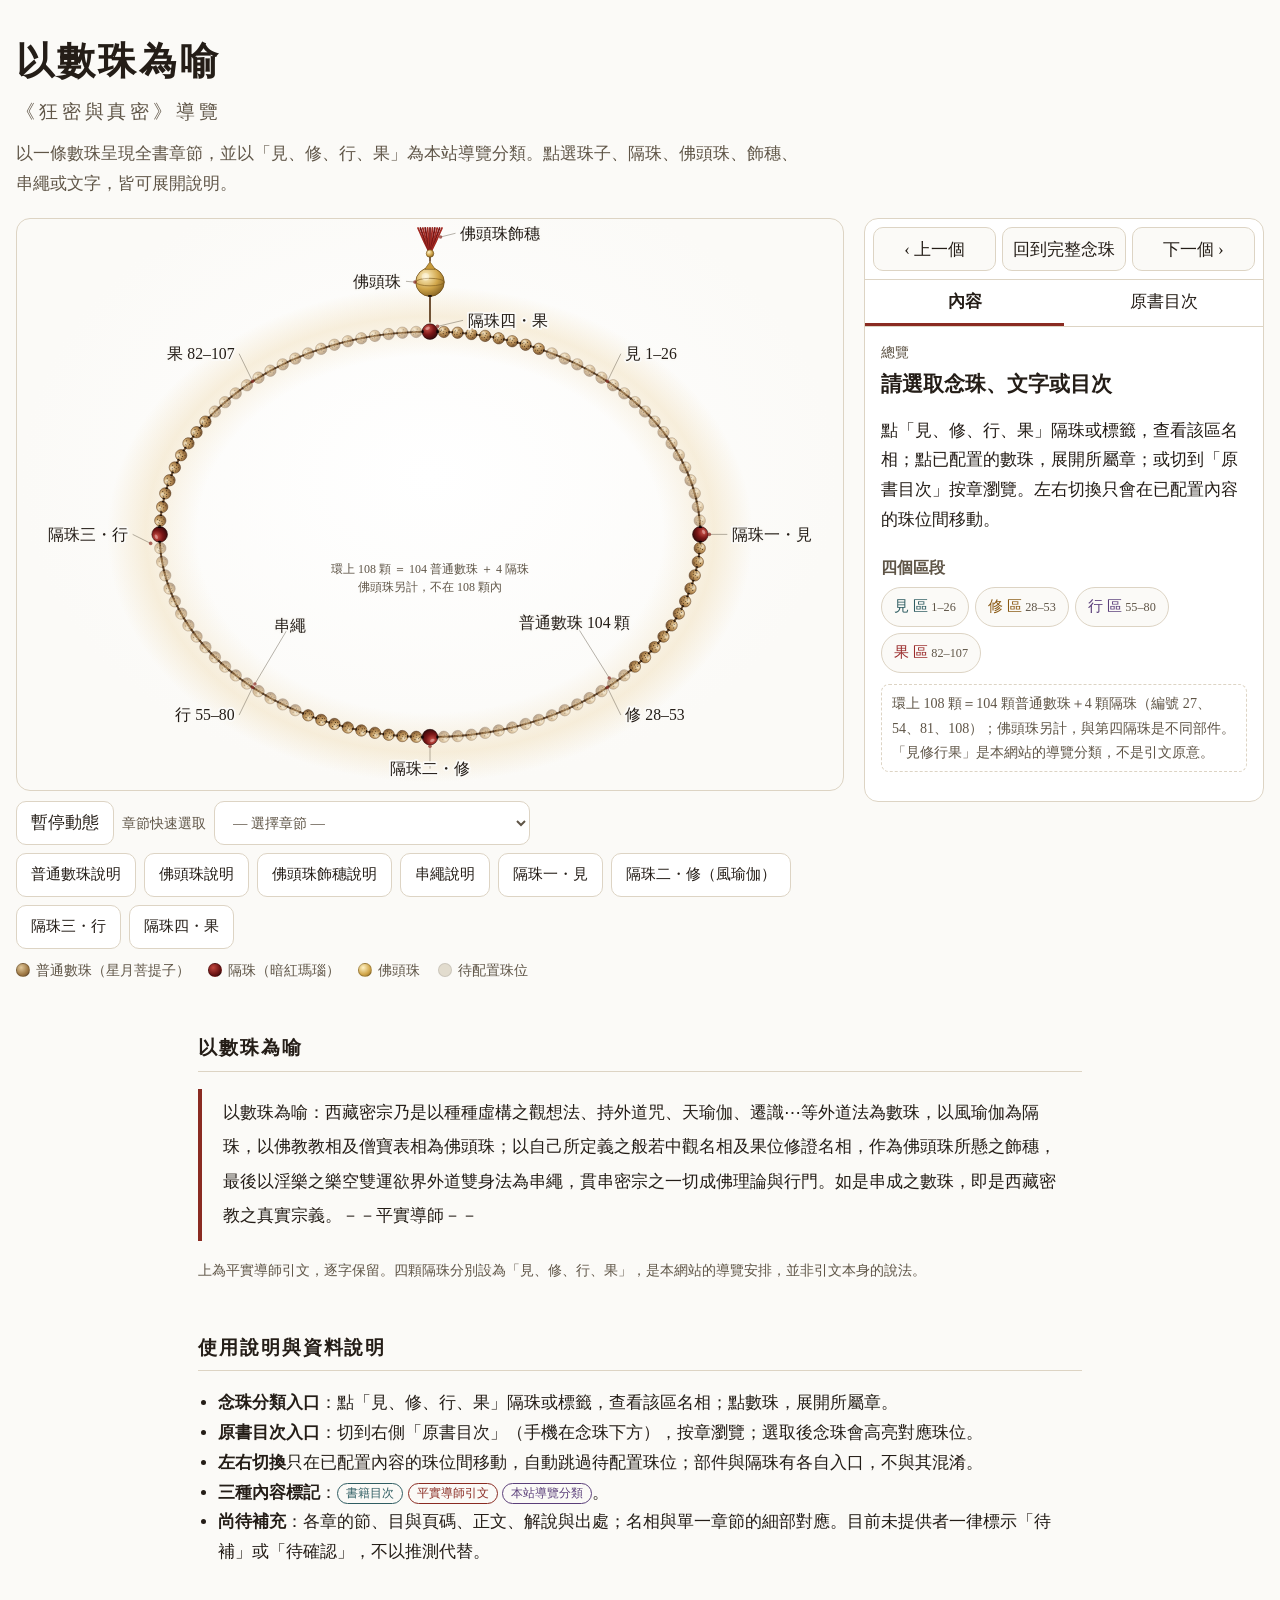
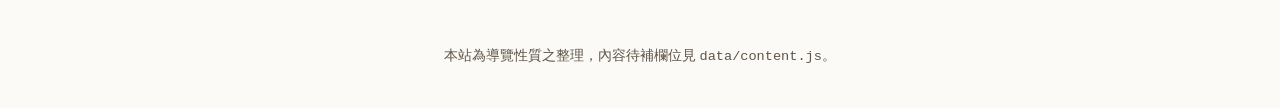
==== kuangmi/index.html @ 02a61f02 "新增《狂密與真密》數珠導覽靜態網站（kuangmi/） Co-Authored-By: Claude Sonnet 5.5 <noreply@anthropic.com> Claude-Session" ====
<!doctype html>
<html lang="zh-Hant">
<head>
<meta charset="utf-8">
<meta name="viewport" content="width=device-width, initial-scale=1">
<title>以數珠為喻 — 狂密與真密導覽</title>
<meta name="description" content="以一條懸浮展開的數珠，導覽《狂密與真密》一至四輯的章節結構，以及「見、修、行、果」四類內容。">
<link rel="stylesheet" href="style.css">
</head>
<body>
<header class="top">
  <h1>以數珠為喻<span>《狂密與真密》導覽</span></h1>
  <p class="lede">以一條數珠呈現全書章節，並以「見、修、行、果」為本站導覽分類。點選珠子、隔珠、佛頭珠、飾穗、串繩或文字，皆可展開說明。</p>
</header>

<main>
  <section class="hero" aria-label="念珠互動區">
    <div class="stage-col">
      <div class="stage" id="stage">
        <svg id="mala" viewBox="0 0 1100 760" role="group" aria-label="念珠：環上 108 顆，另有佛頭珠一顆"></svg>
      </div>
      <div class="controls" role="toolbar" aria-label="念珠操作">
        <button id="motion" type="button" aria-pressed="false">暫停動態</button>
        <label class="chsel">章節快速選取
          <select id="chsel"></select>
        </label>
      </div>
      <div class="partbar" id="partbar" aria-label="部件說明入口"></div>
      <p class="legend">
        <span><i class="sw bodhi"></i>普通數珠（星月菩提子）</span>
        <span><i class="sw spacer"></i>隔珠（暗紅瑪瑙）</span>
        <span><i class="sw head"></i>佛頭珠</span>
        <span><i class="sw dim"></i>待配置珠位</span>
      </p>
    </div>

    <aside class="panel" id="panel">
      <div class="navbar">
        <button id="prev" type="button" aria-label="上一個已配置珠位">‹ 上一個</button>
        <button id="home" type="button">回到完整念珠</button>
        <button id="next" type="button" aria-label="下一個已配置珠位">下一個 ›</button>
      </div>
      <div class="tabs" role="tablist">
        <button role="tab" id="tab-content" aria-selected="true" aria-controls="pane-content">內容</button>
        <button role="tab" id="tab-toc" aria-selected="false" aria-controls="pane-toc">原書目次</button>
      </div>
      <div id="pane-content" class="pane" role="tabpanel" aria-live="polite"></div>
      <div id="pane-toc" class="pane" role="tabpanel" hidden></div>
    </aside>
  </section>

  <section class="quote-sec" aria-labelledby="qh">
    <h2 id="qh">以數珠為喻</h2>
    <blockquote id="quote"></blockquote>
    <p class="srcnote">上為平實導師引文，逐字保留。四顆隔珠分別設為「見、修、行、果」，是本網站的導覽安排，並非引文本身的說法。</p>
  </section>

  <section class="about" aria-labelledby="ah">
    <h2 id="ah">使用說明與資料說明</h2>
    <ul>
      <li><b>念珠分類入口</b>：點「見、修、行、果」隔珠或標籤，查看該區名相；點數珠，展開所屬章。</li>
      <li><b>原書目次入口</b>：切到右側「原書目次」（手機在念珠下方），按章瀏覽；選取後念珠會高亮對應珠位。</li>
      <li><b>左右切換</b>只在已配置內容的珠位間移動，自動跳過待配置珠位；部件與隔珠有各自入口，不與其混淆。</li>
      <li><b>三種內容標記</b>：<span class="tag book">書籍目次</span> <span class="tag quote">平實導師引文</span> <span class="tag nav">本站導覽分類</span>。</li>
      <li><b>尚待補充</b>：各章的節、目與頁碼、正文、解說與出處；名相與單一章節的細部對應。目前未提供者一律標示「待補」或「待確認」，不以推測代替。</li>
    </ul>
  </section>
</main>
<footer>本站為導覽性質之整理，內容待補欄位見 <code>data/content.js</code>。</footer>

<script src="data/content.js"></script>
<script src="app.js"></script>
</body>
</html>
---- kuangmi/style.css ----
:root{
  --bg:#fbfaf7;--fg:#241d17;--mut:#5f5547;--line:#ddd4c4;--card:#fff;--acc:#8a2b22;--acc2:#2f5d62;
  --jian:#2f5d62;--xiu:#8a5a14;--xing:#5b3f7a;--guo:#9a2b2b;
}
@media (prefers-color-scheme:dark){
  :root{--bg:#171410;--fg:#efe8da;--mut:#b8ad9a;--line:#3a3329;--card:#201c16;--acc:#e0877b;--acc2:#7fc0c6;
    --jian:#7fc0c6;--xiu:#e2b25a;--xing:#c3a2e6;--guo:#ee8a8a}
}
*{box-sizing:border-box}
html{scroll-behavior:smooth}
body{margin:0;background:var(--bg);color:var(--fg);font:17px/1.75 "Noto Serif TC","Songti TC","PMingLiU",serif}
button,select{font:inherit;color:inherit}
.top{max-width:1280px;margin:0 auto;padding:28px 16px 8px}
.top h1{margin:0;font-size:clamp(1.6rem,4vw,2.4rem);letter-spacing:.08em;font-weight:600}
.top h1 span{display:block;font-size:.5em;letter-spacing:.2em;color:var(--mut);font-weight:400}
.lede{margin:.6em 0 0;color:var(--mut);max-width:46em}
main{max-width:1280px;margin:0 auto;padding:0 16px 40px}
.hero{display:grid;grid-template-columns:minmax(0,1fr) 400px;gap:20px;align-items:start;margin-top:12px}
.stage{background:radial-gradient(ellipse at 50% 45%,#fff 0,var(--bg) 70%);border:1px solid var(--line);border-radius:14px;overflow:hidden}
@media (prefers-color-scheme:dark){.stage{background:radial-gradient(ellipse at 50% 45%,#262018 0,var(--bg) 70%)}}
#mala{display:block;width:100%;height:auto;touch-action:manipulation}
.controls{display:flex;flex-wrap:wrap;gap:8px;margin-top:10px;align-items:center}
.controls button,.controls select,.partbar button{min-height:44px;padding:6px 14px;border:1px solid var(--line);background:var(--card);border-radius:10px;cursor:pointer}
.controls button:hover,.partbar button:hover{border-color:var(--acc)}
.chsel{display:flex;gap:8px;align-items:center;font-size:.9rem;color:var(--mut)}
.chsel select{max-width:min(60vw,320px)}
.partbar{display:flex;flex-wrap:wrap;gap:8px;margin-top:8px}
.partbar button{font-size:.92rem}
.legend{display:flex;flex-wrap:wrap;gap:6px 18px;margin:10px 0 0;font-size:.85rem;color:var(--mut)}
.legend .sw{display:inline-block;width:14px;height:14px;border-radius:50%;vertical-align:-2px;margin-right:6px;border:1px solid #0003}
.sw.bodhi{background:radial-gradient(circle at 35% 30%,#e0c79a,#a07a45 60%,#6b4a2b)}
.sw.spacer{background:radial-gradient(circle at 35% 30%,#c0453d,#6d1414 60%,#2a0707)}
.sw.head{background:radial-gradient(circle at 35% 30%,#fff1c2,#d1a64a 60%,#8a6420)}
.sw.dim{background:#cfc4ad;opacity:.55}

.panel{border:1px solid var(--line);background:var(--card);border-radius:14px;position:sticky;top:12px;max-height:calc(100vh - 24px);display:flex;flex-direction:column;overflow:hidden}
.navbar{display:flex;gap:6px;padding:8px;border-bottom:1px solid var(--line)}
.navbar button{flex:1;min-height:44px;border:1px solid var(--line);background:var(--bg);border-radius:10px;cursor:pointer}
.navbar button:hover{border-color:var(--acc)}
.tabs{display:flex;border-bottom:1px solid var(--line)}
.tabs button{flex:1;min-height:46px;border:0;background:none;cursor:pointer;border-bottom:3px solid transparent}
.tabs button[aria-selected=true]{border-bottom-color:var(--acc);font-weight:600}
.pane{padding:14px 16px 18px;overflow:auto}
.pane[hidden]{display:none}
.pane h2{margin:.2em 0 .3em;font-size:1.3rem;line-height:1.4}
.pane h3{margin:1.2em 0 .3em;font-size:1rem;color:var(--mut);font-weight:600}
.crumb{font-size:.85rem;color:var(--mut);margin:0}
.pos{font-size:.9rem;margin:.4em 0;padding:6px 10px;background:var(--bg);border-radius:8px;border:1px solid var(--line)}
.tag{display:inline-block;font-size:.72rem;padding:0 8px;border-radius:99px;border:1px solid currentColor;line-height:1.7;vertical-align:1px;white-space:nowrap}
.tag.book{color:#2f5d62}.tag.quote{color:#8a2b22}.tag.nav{color:#5b3f7a}
@media (prefers-color-scheme:dark){.tag.book{color:#7fc0c6}.tag.quote{color:#ee8a8a}.tag.nav{color:#c3a2e6}}
.pend{color:var(--mut);font-style:italic}
.box{border-left:3px solid var(--line);padding:2px 12px;margin:.4em 0;background:var(--bg)}
.notice{font-size:.88rem;color:var(--mut);border:1px dashed var(--line);border-radius:8px;padding:6px 10px;margin:.8em 0}
.chips{display:flex;flex-wrap:wrap;gap:6px;margin:.3em 0}
.chip{min-height:40px;padding:4px 12px;border:1px solid var(--line);border-radius:99px;background:var(--bg);cursor:pointer;text-align:left;font-size:.92rem}
.chip:hover{border-color:var(--acc)}
.chip small{color:var(--mut)}
.zone-jian{color:var(--jian)}.zone-xiu{color:var(--xiu)}.zone-xing{color:var(--xing)}.zone-guo{color:var(--guo)}
.toc,.toc ul{list-style:none;margin:0;padding:0}
.toc>li{border-bottom:1px solid var(--line)}
.toc button.row{display:flex;width:100%;gap:8px;align-items:baseline;text-align:left;min-height:44px;padding:8px 4px;border:0;background:none;cursor:pointer}
.toc button.row:hover,.toc button.row.on{background:var(--bg)}
.toc button.row.on{font-weight:600;box-shadow:inset 3px 0 var(--acc)}
.toc .n{flex:none;min-width:2.4em;color:var(--mut)}
.toc .dots{margin-left:auto;display:flex;gap:3px;flex:none}
.toc .dots b{width:18px;height:18px;border-radius:50%;font-size:.7rem;line-height:18px;text-align:center;color:#fff;font-weight:400}
.toc .sub{padding-left:2.6em;font-size:.92rem;color:var(--mut)}
.toc h4{margin:1em 0 .2em;font-size:.85rem;color:var(--mut)}
.quote-sec,.about{max-width:52em;margin:48px auto 0}
.quote-sec h2,.about h2{font-size:1.2rem;letter-spacing:.1em;border-bottom:1px solid var(--line);padding-bottom:6px}
blockquote{margin:1em 0;padding:.4em 1.2em;border-left:4px solid var(--acc);font-size:1.08rem;line-height:2;user-select:text}
.srcnote{font-size:.88rem;color:var(--mut)}
.about ul{padding-left:1.2em}
footer{text-align:center;color:var(--mut);font-size:.85rem;padding:20px 16px 40px}

/* SVG */
#mala text{font-family:inherit;fill:var(--fg)}
.lab{cursor:pointer}
.lab text{font-size:21px;paint-order:stroke;stroke:var(--bg);stroke-width:5px;stroke-linejoin:round}
.lab:hover text,.lab:focus text{fill:var(--acc);text-decoration:underline}
.lab:focus,.bead:focus,.part:focus{outline:none}
.lab:focus-visible text{outline:2px solid var(--acc)}
.leader{stroke:var(--mut);stroke-width:1;fill:none;opacity:.6;pointer-events:none}
.bead{cursor:pointer;transition:opacity .2s}
.bead.empty{cursor:default;opacity:.5}
.bead .ring,.part .ring{fill:none;stroke:transparent;stroke-width:3}
.bead:focus-visible .ring,.part:focus-visible .ring{stroke:var(--acc)}
.bead.sel .ring,.part.sel .ring{stroke:var(--acc);stroke-width:3.5}
.bead.hl .ring{stroke:#d6a21e;stroke-width:3}
.dimmed .bead:not(.zon):not(.sel){opacity:.28}
.dimmed .part{opacity:.9}
.part{cursor:pointer}
.hit{fill:none;stroke:transparent;stroke-width:14;cursor:pointer;pointer-events:stroke}
#halo{animation:breathe 9s ease-in-out infinite;transform-origin:550px 420px;pointer-events:none}
@keyframes breathe{0%,100%{opacity:.55;transform:scale(1)}50%{opacity:1;transform:scale(1.03)}}
#mala.still #halo{animation:none}
@media (prefers-reduced-motion:reduce){#halo{animation:none}}
.callout text{font-size:22px;font-weight:600}

@media (max-width:900px){
  .hero{grid-template-columns:1fr}
  .stage-col{display:contents}
  .stage{position:sticky;top:0;z-index:5;max-height:46vh}
  #mala{max-height:46vh}
  .panel{position:static;max-height:none}
  .pane{overflow:visible}
  body{font-size:16px}
}

.zoomed .lab{opacity:.3}
.zoomed .lab:hover{opacity:1}
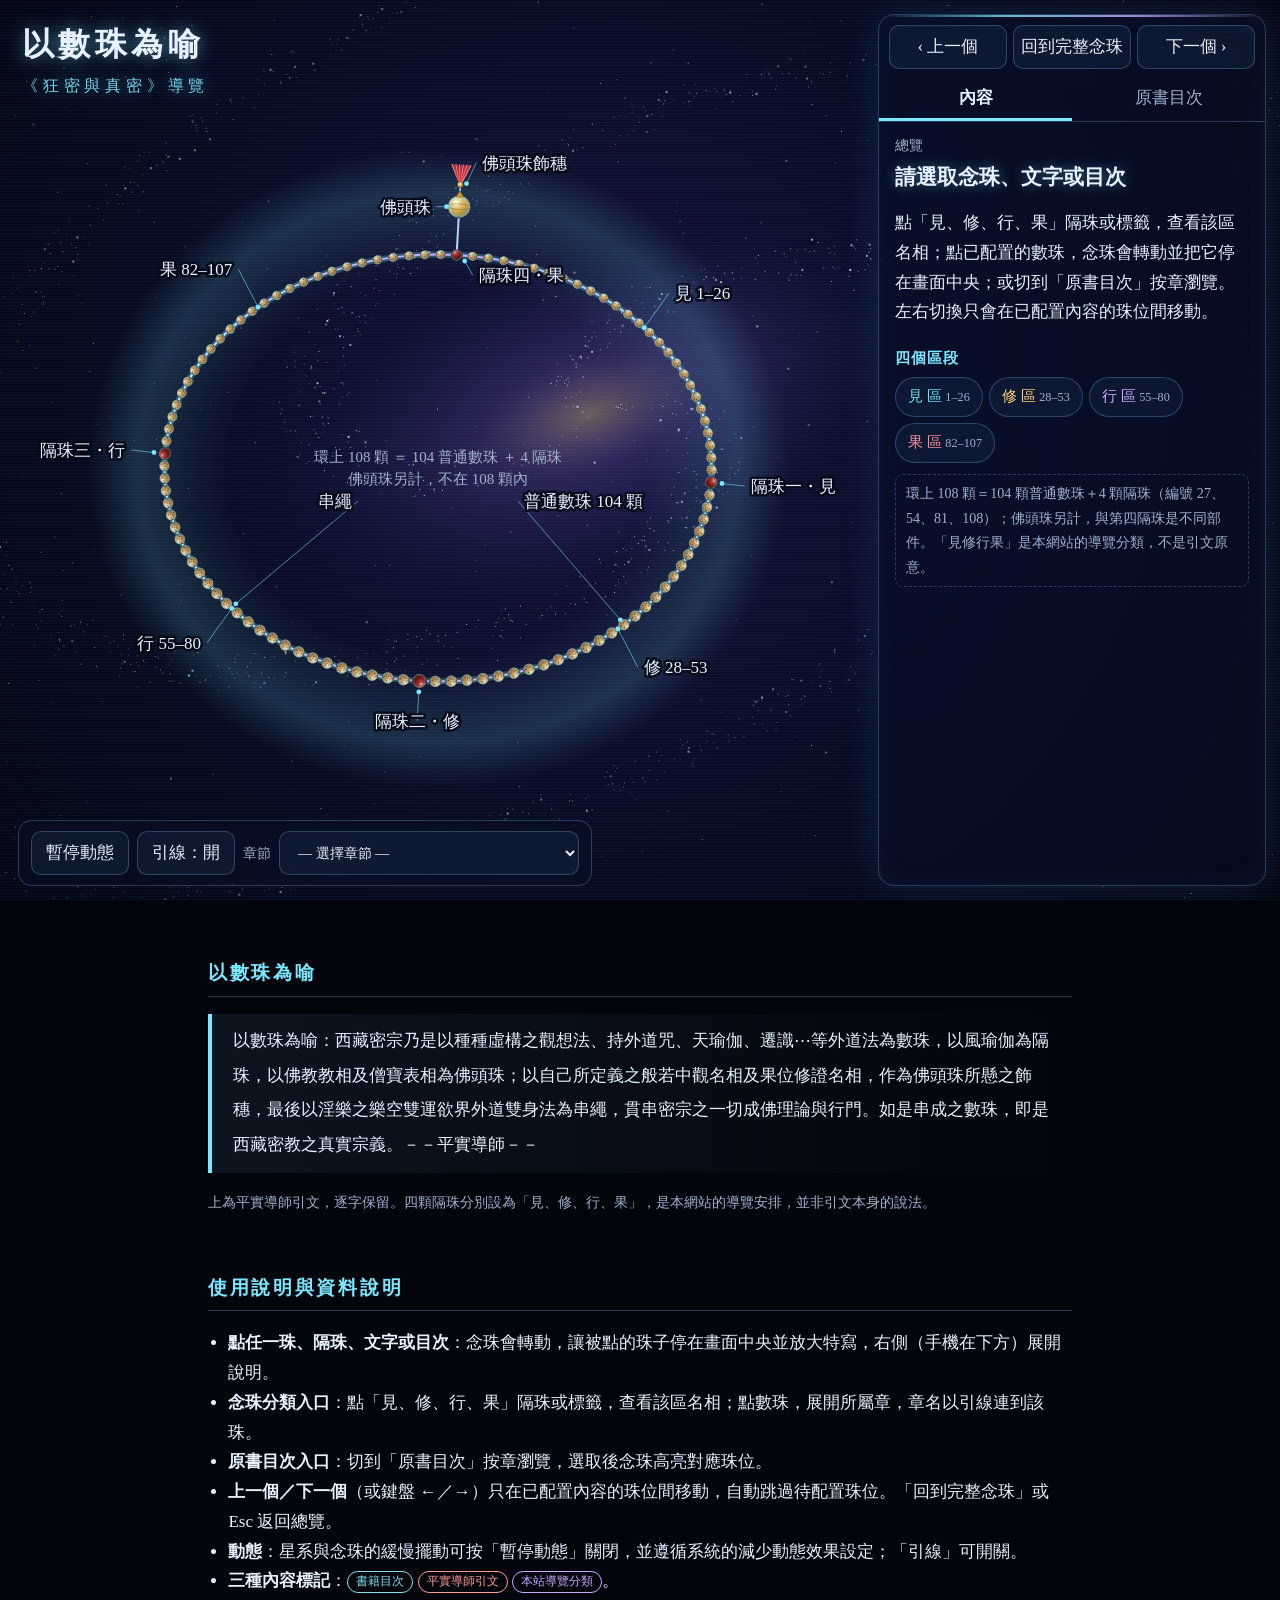
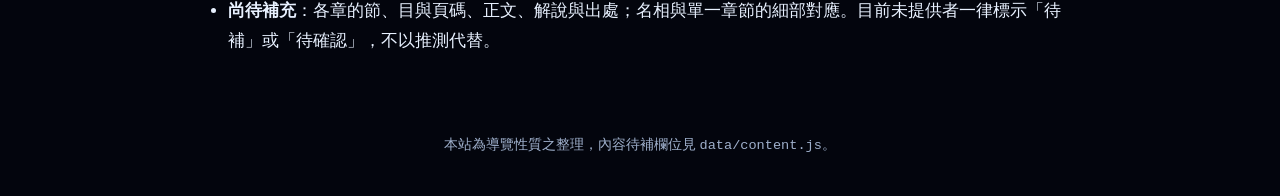
==== commit 9c5c16e8: "kuangmi: 全息星海風格改版（旋轉星系背景、傾斜念珠環、點珠轉到畫面中央並放大、章名引線） Co-Authored-By: Claude Sonnet 5.5 <noreply@anthropi" ====
--- a/kuangmi/index.html
+++ b/kuangmi/index.html
@@ -4,51 +4,54 @@
 <meta charset="utf-8">
 <meta name="viewport" content="width=device-width, initial-scale=1">
 <title>以數珠為喻 — 狂密與真密導覽</title>
-<meta name="description" content="以一條懸浮展開的數珠，導覽《狂密與真密》一至四輯的章節結構，以及「見、修、行、果」四類內容。">
+<meta name="description" content="以一條懸浮於星海中的全息數珠，導覽《狂密與真密》一至四輯的章節結構，以及「見、修、行、果」四類內容。">
 <link rel="stylesheet" href="style.css">
 </head>
 <body>
-<header class="top">
-  <h1>以數珠為喻<span>《狂密與真密》導覽</span></h1>
-  <p class="lede">以一條數珠呈現全書章節，並以「見、修、行、果」為本站導覽分類。點選珠子、隔珠、佛頭珠、飾穗、串繩或文字，皆可展開說明。</p>
-</header>
+<section class="hero" aria-label="念珠互動區">
+  <header class="top">
+    <h1>以數珠為喻<span>《狂密與真密》導覽</span></h1>
+  </header>
+
+  <div class="stage" id="stage">
+    <canvas id="galaxy" aria-hidden="true"></canvas>
+    <svg id="mala" role="group" aria-label="念珠：環上 108 顆，另有佛頭珠一顆"></svg>
+    <div class="scan" aria-hidden="true"></div>
+  </div>
+
+  <div class="dock">
+    <div class="controls" role="toolbar" aria-label="念珠操作">
+      <button id="motion" type="button" aria-pressed="false">暫停動態</button>
+      <button id="lines" type="button" aria-pressed="true">引線：開</button>
+      <label class="chsel">章節
+        <select id="chsel"></select>
+      </label>
+    </div>
+    <div class="partbar" id="partbar" aria-label="部件說明入口"></div>
+    <p class="legend">
+      <span><i class="sw bodhi"></i>普通數珠（星月菩提子）</span>
+      <span><i class="sw spacer"></i>隔珠（暗紅瑪瑙）</span>
+      <span><i class="sw head"></i>佛頭珠</span>
+      <span><i class="sw dim"></i>待配置珠位</span>
+    </p>
+  </div>
+
+  <aside class="panel" id="panel">
+    <div class="navbar">
+      <button id="prev" type="button" aria-label="上一個已配置珠位">‹ 上一個</button>
+      <button id="home" type="button">回到完整念珠</button>
+      <button id="next" type="button" aria-label="下一個已配置珠位">下一個 ›</button>
+    </div>
+    <div class="tabs" role="tablist">
+      <button role="tab" id="tab-content" aria-selected="true" aria-controls="pane-content">內容</button>
+      <button role="tab" id="tab-toc" aria-selected="false" aria-controls="pane-toc">原書目次</button>
+    </div>
+    <div id="pane-content" class="pane" role="tabpanel" aria-live="polite"></div>
+    <div id="pane-toc" class="pane" role="tabpanel" hidden></div>
+  </aside>
+</section>
 
 <main>
-  <section class="hero" aria-label="念珠互動區">
-    <div class="stage-col">
-      <div class="stage" id="stage">
-        <svg id="mala" viewBox="0 0 1100 760" role="group" aria-label="念珠：環上 108 顆，另有佛頭珠一顆"></svg>
-      </div>
-      <div class="controls" role="toolbar" aria-label="念珠操作">
-        <button id="motion" type="button" aria-pressed="false">暫停動態</button>
-        <label class="chsel">章節快速選取
-          <select id="chsel"></select>
-        </label>
-      </div>
-      <div class="partbar" id="partbar" aria-label="部件說明入口"></div>
-      <p class="legend">
-        <span><i class="sw bodhi"></i>普通數珠（星月菩提子）</span>
-        <span><i class="sw spacer"></i>隔珠（暗紅瑪瑙）</span>
-        <span><i class="sw head"></i>佛頭珠</span>
-        <span><i class="sw dim"></i>待配置珠位</span>
-      </p>
-    </div>
-
-    <aside class="panel" id="panel">
-      <div class="navbar">
-        <button id="prev" type="button" aria-label="上一個已配置珠位">‹ 上一個</button>
-        <button id="home" type="button">回到完整念珠</button>
-        <button id="next" type="button" aria-label="下一個已配置珠位">下一個 ›</button>
-      </div>
-      <div class="tabs" role="tablist">
-        <button role="tab" id="tab-content" aria-selected="true" aria-controls="pane-content">內容</button>
-        <button role="tab" id="tab-toc" aria-selected="false" aria-controls="pane-toc">原書目次</button>
-      </div>
-      <div id="pane-content" class="pane" role="tabpanel" aria-live="polite"></div>
-      <div id="pane-toc" class="pane" role="tabpanel" hidden></div>
-    </aside>
-  </section>
-
   <section class="quote-sec" aria-labelledby="qh">
     <h2 id="qh">以數珠為喻</h2>
     <blockquote id="quote"></blockquote>
@@ -58,9 +61,11 @@
   <section class="about" aria-labelledby="ah">
     <h2 id="ah">使用說明與資料說明</h2>
     <ul>
-      <li><b>念珠分類入口</b>：點「見、修、行、果」隔珠或標籤，查看該區名相；點數珠，展開所屬章。</li>
-      <li><b>原書目次入口</b>：切到右側「原書目次」（手機在念珠下方），按章瀏覽；選取後念珠會高亮對應珠位。</li>
-      <li><b>左右切換</b>只在已配置內容的珠位間移動，自動跳過待配置珠位；部件與隔珠有各自入口，不與其混淆。</li>
+      <li><b>點任一珠、隔珠、文字或目次</b>：念珠會轉動，讓被點的珠子停在畫面中央並放大特寫，右側（手機在下方）展開說明。</li>
+      <li><b>念珠分類入口</b>：點「見、修、行、果」隔珠或標籤，查看該區名相；點數珠，展開所屬章，章名以引線連到該珠。</li>
+      <li><b>原書目次入口</b>：切到「原書目次」按章瀏覽，選取後念珠高亮對應珠位。</li>
+      <li><b>上一個／下一個</b>（或鍵盤 ←／→）只在已配置內容的珠位間移動，自動跳過待配置珠位。「回到完整念珠」或 Esc 返回總覽。</li>
+      <li><b>動態</b>：星系與念珠的緩慢擺動可按「暫停動態」關閉，並遵循系統的減少動態效果設定；「引線」可開關。</li>
       <li><b>三種內容標記</b>：<span class="tag book">書籍目次</span> <span class="tag quote">平實導師引文</span> <span class="tag nav">本站導覽分類</span>。</li>
       <li><b>尚待補充</b>：各章的節、目與頁碼、正文、解說與出處；名相與單一章節的細部對應。目前未提供者一律標示「待補」或「待確認」，不以推測代替。</li>
     </ul>
--- a/kuangmi/style.css
+++ b/kuangmi/style.css
@@ -1,112 +1,131 @@
 :root{
-  --bg:#fbfaf7;--fg:#241d17;--mut:#5f5547;--line:#ddd4c4;--card:#fff;--acc:#8a2b22;--acc2:#2f5d62;
-  --jian:#2f5d62;--xiu:#8a5a14;--xing:#5b3f7a;--guo:#9a2b2b;
-}
-@media (prefers-color-scheme:dark){
-  :root{--bg:#171410;--fg:#efe8da;--mut:#b8ad9a;--line:#3a3329;--card:#201c16;--acc:#e0877b;--acc2:#7fc0c6;
-    --jian:#7fc0c6;--xiu:#e2b25a;--xing:#c3a2e6;--guo:#ee8a8a}
+  --bg:#03050d;--fg:#e8f1ff;--mut:#9fb0cc;--line:rgba(140,200,255,.26);--card:rgba(9,15,36,.66);
+  --acc:#7ae8ff;--acc2:#c4a6ff;--hot:#ffb36b;
+  --jian:#6fe3f0;--xiu:#ffd27a;--xing:#c9a8ff;--guo:#ff8f9d;
 }
 *{box-sizing:border-box}
-html{scroll-behavior:smooth}
-body{margin:0;background:var(--bg);color:var(--fg);font:17px/1.75 "Noto Serif TC","Songti TC","PMingLiU",serif}
+html{scroll-behavior:smooth;background:var(--bg)}
+body{margin:0;background:radial-gradient(ellipse at 50% 0,#0b1230 0,var(--bg) 60%) fixed;color:var(--fg);font:17px/1.75 "Noto Serif TC","Songti TC","PMingLiU",serif}
 button,select{font:inherit;color:inherit}
-.top{max-width:1280px;margin:0 auto;padding:28px 16px 8px}
-.top h1{margin:0;font-size:clamp(1.6rem,4vw,2.4rem);letter-spacing:.08em;font-weight:600}
-.top h1 span{display:block;font-size:.5em;letter-spacing:.2em;color:var(--mut);font-weight:400}
-.lede{margin:.6em 0 0;color:var(--mut);max-width:46em}
-main{max-width:1280px;margin:0 auto;padding:0 16px 40px}
-.hero{display:grid;grid-template-columns:minmax(0,1fr) 400px;gap:20px;align-items:start;margin-top:12px}
-.stage{background:radial-gradient(ellipse at 50% 45%,#fff 0,var(--bg) 70%);border:1px solid var(--line);border-radius:14px;overflow:hidden}
-@media (prefers-color-scheme:dark){.stage{background:radial-gradient(ellipse at 50% 45%,#262018 0,var(--bg) 70%)}}
-#mala{display:block;width:100%;height:auto;touch-action:manipulation}
-.controls{display:flex;flex-wrap:wrap;gap:8px;margin-top:10px;align-items:center}
-.controls button,.controls select,.partbar button{min-height:44px;padding:6px 14px;border:1px solid var(--line);background:var(--card);border-radius:10px;cursor:pointer}
-.controls button:hover,.partbar button:hover{border-color:var(--acc)}
-.chsel{display:flex;gap:8px;align-items:center;font-size:.9rem;color:var(--mut)}
-.chsel select{max-width:min(60vw,320px)}
-.partbar{display:flex;flex-wrap:wrap;gap:8px;margin-top:8px}
-.partbar button{font-size:.92rem}
-.legend{display:flex;flex-wrap:wrap;gap:6px 18px;margin:10px 0 0;font-size:.85rem;color:var(--mut)}
-.legend .sw{display:inline-block;width:14px;height:14px;border-radius:50%;vertical-align:-2px;margin-right:6px;border:1px solid #0003}
-.sw.bodhi{background:radial-gradient(circle at 35% 30%,#e0c79a,#a07a45 60%,#6b4a2b)}
-.sw.spacer{background:radial-gradient(circle at 35% 30%,#c0453d,#6d1414 60%,#2a0707)}
+button{-webkit-tap-highlight-color:transparent}
+
+/* ===== Hero ===== */
+.hero{position:relative;height:100svh;min-height:640px;overflow:hidden}
+.stage{position:absolute;inset:0;overflow:hidden}
+#galaxy,#mala{position:absolute;inset:0;width:100%;height:100%;display:block}
+#mala{touch-action:manipulation}
+.scan{position:absolute;inset:0;pointer-events:none;background:
+  repeating-linear-gradient(0deg,rgba(122,232,255,.035) 0 1px,transparent 1px 3px),
+  radial-gradient(ellipse at center,transparent 55%,rgba(0,0,0,.55) 100%);mix-blend-mode:screen}
+.top{position:absolute;z-index:3;top:16px;left:22px;pointer-events:none}
+.top h1{margin:0;font-size:clamp(1.3rem,2.6vw,2rem);letter-spacing:.14em;font-weight:600;text-shadow:0 0 18px rgba(122,232,255,.55)}
+.top h1 span{display:block;font-size:.5em;letter-spacing:.3em;color:var(--acc);font-weight:400;opacity:.9}
+
+.dock{position:absolute;z-index:3;left:18px;bottom:14px;max-width:calc(100% - 460px);padding:10px 12px;border-radius:14px;background:var(--card);border:1px solid var(--line);backdrop-filter:blur(12px);-webkit-backdrop-filter:blur(12px)}
+.controls{display:flex;flex-wrap:wrap;gap:8px;align-items:center}
+.controls button,.controls select,.partbar button{min-height:44px;padding:6px 14px;border:1px solid var(--line);background:rgba(120,200,255,.07);border-radius:10px;cursor:pointer;color:var(--fg)}
+.controls select option{background:#0b1230;color:var(--fg)}
+.controls button:hover,.partbar button:hover,.controls button:focus-visible,.partbar button:focus-visible{border-color:var(--acc);box-shadow:0 0 12px rgba(122,232,255,.4)}
+.chsel{display:flex;gap:8px;align-items:center;font-size:.88rem;color:var(--mut)}
+.chsel select{max-width:min(60vw,300px)}
+.partbar{display:flex;flex-wrap:wrap;gap:6px;margin-top:8px}
+.partbar button{font-size:.88rem;min-height:40px;padding:4px 12px}
+.legend{display:flex;flex-wrap:wrap;gap:4px 16px;margin:8px 0 0;font-size:.8rem;color:var(--mut)}
+.legend .sw{display:inline-block;width:13px;height:13px;border-radius:50%;vertical-align:-2px;margin-right:6px;border:1px solid #fff4}
+.sw.bodhi{background:radial-gradient(circle at 35% 30%,#e8d2a4,#a07a45 60%,#6b4a2b)}
+.sw.spacer{background:radial-gradient(circle at 35% 30%,#d1564c,#6d1414 60%,#2a0707)}
 .sw.head{background:radial-gradient(circle at 35% 30%,#fff1c2,#d1a64a 60%,#8a6420)}
-.sw.dim{background:#cfc4ad;opacity:.55}
+.sw.dim{background:#6b7a99;opacity:.5}
 
-.panel{border:1px solid var(--line);background:var(--card);border-radius:14px;position:sticky;top:12px;max-height:calc(100vh - 24px);display:flex;flex-direction:column;overflow:hidden}
-.navbar{display:flex;gap:6px;padding:8px;border-bottom:1px solid var(--line)}
-.navbar button{flex:1;min-height:44px;border:1px solid var(--line);background:var(--bg);border-radius:10px;cursor:pointer}
-.navbar button:hover{border-color:var(--acc)}
+.panel{position:absolute;z-index:4;top:14px;right:14px;bottom:14px;width:388px;display:flex;flex-direction:column;overflow:hidden;border-radius:16px;
+  background:var(--card);border:1px solid var(--line);backdrop-filter:blur(16px) saturate(1.3);-webkit-backdrop-filter:blur(16px) saturate(1.3);
+  box-shadow:0 0 40px rgba(80,170,255,.14),inset 0 0 28px rgba(120,200,255,.05)}
+.panel::before{content:"";position:absolute;left:0;right:0;top:0;height:2px;background:linear-gradient(90deg,transparent,var(--acc),var(--acc2),transparent);opacity:.8}
+.navbar{display:flex;gap:6px;padding:10px 10px 8px}
+.navbar button{flex:1;min-height:44px;border:1px solid var(--line);background:rgba(120,200,255,.07);border-radius:10px;cursor:pointer}
+.navbar button:hover,.navbar button:focus-visible{border-color:var(--acc);box-shadow:0 0 12px rgba(122,232,255,.4)}
 .tabs{display:flex;border-bottom:1px solid var(--line)}
-.tabs button{flex:1;min-height:46px;border:0;background:none;cursor:pointer;border-bottom:3px solid transparent}
-.tabs button[aria-selected=true]{border-bottom-color:var(--acc);font-weight:600}
-.pane{padding:14px 16px 18px;overflow:auto}
+.tabs button{flex:1;min-height:44px;border:0;background:none;cursor:pointer;border-bottom:3px solid transparent;color:var(--mut)}
+.tabs button[aria-selected=true]{border-bottom-color:var(--acc);color:var(--fg);font-weight:600}
+.pane{padding:12px 16px 20px;overflow:auto;flex:1}
 .pane[hidden]{display:none}
-.pane h2{margin:.2em 0 .3em;font-size:1.3rem;line-height:1.4}
-.pane h3{margin:1.2em 0 .3em;font-size:1rem;color:var(--mut);font-weight:600}
+.pane h2{margin:.2em 0 .3em;font-size:1.3rem;line-height:1.4;text-shadow:0 0 14px rgba(122,232,255,.4)}
+.pane h3{margin:1.2em 0 .3em;font-size:.95rem;color:var(--acc);font-weight:600;letter-spacing:.06em}
 .crumb{font-size:.85rem;color:var(--mut);margin:0}
-.pos{font-size:.9rem;margin:.4em 0;padding:6px 10px;background:var(--bg);border-radius:8px;border:1px solid var(--line)}
+.pos{font-size:.9rem;margin:.4em 0;padding:6px 10px;background:rgba(120,200,255,.07);border-radius:8px;border:1px solid var(--line)}
 .tag{display:inline-block;font-size:.72rem;padding:0 8px;border-radius:99px;border:1px solid currentColor;line-height:1.7;vertical-align:1px;white-space:nowrap}
-.tag.book{color:#2f5d62}.tag.quote{color:#8a2b22}.tag.nav{color:#5b3f7a}
-@media (prefers-color-scheme:dark){.tag.book{color:#7fc0c6}.tag.quote{color:#ee8a8a}.tag.nav{color:#c3a2e6}}
+.tag.book{color:#7fe0ea}.tag.quote{color:#ff9a8f}.tag.nav{color:#c9a8ff}
 .pend{color:var(--mut);font-style:italic}
-.box{border-left:3px solid var(--line);padding:2px 12px;margin:.4em 0;background:var(--bg)}
+.box{border-left:3px solid var(--acc);padding:2px 12px;margin:.4em 0;background:rgba(120,200,255,.06)}
 .notice{font-size:.88rem;color:var(--mut);border:1px dashed var(--line);border-radius:8px;padding:6px 10px;margin:.8em 0}
 .chips{display:flex;flex-wrap:wrap;gap:6px;margin:.3em 0}
-.chip{min-height:40px;padding:4px 12px;border:1px solid var(--line);border-radius:99px;background:var(--bg);cursor:pointer;text-align:left;font-size:.92rem}
-.chip:hover{border-color:var(--acc)}
+.chip{min-height:40px;padding:4px 12px;border:1px solid var(--line);border-radius:99px;background:rgba(120,200,255,.06);cursor:pointer;text-align:left;font-size:.92rem}
+.chip:hover,.chip:focus-visible{border-color:var(--acc);box-shadow:0 0 10px rgba(122,232,255,.35)}
 .chip small{color:var(--mut)}
 .zone-jian{color:var(--jian)}.zone-xiu{color:var(--xiu)}.zone-xing{color:var(--xing)}.zone-guo{color:var(--guo)}
 .toc,.toc ul{list-style:none;margin:0;padding:0}
 .toc>li{border-bottom:1px solid var(--line)}
 .toc button.row{display:flex;width:100%;gap:8px;align-items:baseline;text-align:left;min-height:44px;padding:8px 4px;border:0;background:none;cursor:pointer}
-.toc button.row:hover,.toc button.row.on{background:var(--bg)}
+.toc button.row:hover,.toc button.row.on{background:rgba(120,200,255,.08)}
 .toc button.row.on{font-weight:600;box-shadow:inset 3px 0 var(--acc)}
 .toc .n{flex:none;min-width:2.4em;color:var(--mut)}
 .toc .dots{margin-left:auto;display:flex;gap:3px;flex:none}
-.toc .dots b{width:18px;height:18px;border-radius:50%;font-size:.7rem;line-height:18px;text-align:center;color:#fff;font-weight:400}
+.toc .dots b{width:18px;height:18px;border-radius:50%;font-size:.7rem;line-height:18px;text-align:center;color:#07101f;font-weight:600}
 .toc .sub{padding-left:2.6em;font-size:.92rem;color:var(--mut)}
 .toc h4{margin:1em 0 .2em;font-size:.85rem;color:var(--mut)}
-.quote-sec,.about{max-width:52em;margin:48px auto 0}
-.quote-sec h2,.about h2{font-size:1.2rem;letter-spacing:.1em;border-bottom:1px solid var(--line);padding-bottom:6px}
-blockquote{margin:1em 0;padding:.4em 1.2em;border-left:4px solid var(--acc);font-size:1.08rem;line-height:2;user-select:text}
+
+main{max-width:900px;margin:0 auto;padding:0 18px 40px}
+.quote-sec,.about{margin:56px auto 0}
+.quote-sec h2,.about h2{font-size:1.2rem;letter-spacing:.14em;border-bottom:1px solid var(--line);padding-bottom:6px;color:var(--acc)}
+blockquote{margin:1em 0;padding:.6em 1.2em;border-left:4px solid var(--acc);font-size:1.08rem;line-height:2;user-select:text;background:linear-gradient(90deg,rgba(120,200,255,.08),transparent)}
 .srcnote{font-size:.88rem;color:var(--mut)}
 .about ul{padding-left:1.2em}
 footer{text-align:center;color:var(--mut);font-size:.85rem;padding:20px 16px 40px}
 
-/* SVG */
+/* ===== SVG ===== */
 #mala text{font-family:inherit;fill:var(--fg)}
-.lab{cursor:pointer}
-.lab text{font-size:21px;paint-order:stroke;stroke:var(--bg);stroke-width:5px;stroke-linejoin:round}
+.lab{cursor:pointer;transition:opacity .3s}
+.lab text{font-size:17px;paint-order:stroke;stroke:rgba(3,6,18,.85);stroke-width:5px;stroke-linejoin:round}
 .lab:hover text,.lab:focus text{fill:var(--acc);text-decoration:underline}
 .lab:focus,.bead:focus,.part:focus{outline:none}
-.lab:focus-visible text{outline:2px solid var(--acc)}
-.leader{stroke:var(--mut);stroke-width:1;fill:none;opacity:.6;pointer-events:none}
-.bead{cursor:pointer;transition:opacity .2s}
-.bead.empty{cursor:default;opacity:.5}
-.bead .ring,.part .ring{fill:none;stroke:transparent;stroke-width:3}
+.lab:focus-visible text{fill:var(--acc);text-decoration:underline}
+.leader{stroke:var(--acc);stroke-width:1;fill:none;opacity:.55;pointer-events:none}
+.nolines .leader,.nolines .ldot{display:none}
+.ldot{fill:var(--acc);pointer-events:none}
+.bead{cursor:pointer;transition:opacity .35s}
+.bead.empty{cursor:default}
+.bead .ring,.part .ring{fill:none;stroke:transparent;stroke-width:2.5}
 .bead:focus-visible .ring,.part:focus-visible .ring{stroke:var(--acc)}
-.bead.sel .ring,.part.sel .ring{stroke:var(--acc);stroke-width:3.5}
-.bead.hl .ring{stroke:#d6a21e;stroke-width:3}
-.dimmed .bead:not(.zon):not(.sel){opacity:.28}
-.dimmed .part{opacity:.9}
+.bead.sel .ring,.part.sel .ring{stroke:var(--acc);stroke-width:2.5}
+.bead.hl .ring{stroke:var(--hot);stroke-width:2.2}
+.dimmed .bead:not(.zon):not(.sel){opacity:.22}
 .part{cursor:pointer}
-.hit{fill:none;stroke:transparent;stroke-width:14;cursor:pointer;pointer-events:stroke}
-#halo{animation:breathe 9s ease-in-out infinite;transform-origin:550px 420px;pointer-events:none}
-@keyframes breathe{0%,100%{opacity:.55;transform:scale(1)}50%{opacity:1;transform:scale(1.03)}}
-#mala.still #halo{animation:none}
-@media (prefers-reduced-motion:reduce){#halo{animation:none}}
-.callout text{font-size:22px;font-weight:600}
+.hit{fill:none;stroke:transparent;stroke-width:16;cursor:pointer;pointer-events:stroke}
+.zoomed .lab.far{opacity:0;pointer-events:none}
+#halo{animation:breathe 9s ease-in-out infinite;pointer-events:none}
+@keyframes breathe{0%,100%{opacity:.6}50%{opacity:1}}
+.callout text{paint-order:stroke;stroke:rgba(3,6,18,.9);stroke-width:5px;stroke-linejoin:round}
+.callout .big{font-size:26px;font-weight:600;fill:var(--acc)}
+.callout .small{font-size:15px;fill:var(--fg)}
+.chlab text{font-size:16px}
+.reticle{fill:none;stroke:var(--acc);stroke-width:1.4;stroke-dasharray:6 8;transform-box:fill-box;transform-origin:center;animation:spin 14s linear infinite;opacity:.85}
+.reticle2{fill:none;stroke:var(--acc2);stroke-width:1;stroke-dasharray:2 10;transform-box:fill-box;transform-origin:center;animation:spin 22s linear infinite reverse;opacity:.7}
+.ripple{fill:none;stroke:var(--acc);stroke-width:2;transform-box:fill-box;transform-origin:center;animation:ripple 1.1s ease-out forwards}
+@keyframes spin{to{transform:rotate(360deg)}}
+@keyframes ripple{from{transform:scale(.3);opacity:.95}to{transform:scale(4);opacity:0}}
+#mala.still #halo,#mala.still .ripple,#mala.still .reticle,#mala.still .reticle2{animation:none}
+@media (prefers-reduced-motion:reduce){#halo,.ripple,.reticle,.reticle2{animation:none}}
 
+@media (min-width:901px){.partbar,.legend{display:none}}
+
+/* ===== 窄螢幕：上方念珠固定、下方面板 ===== */
 @media (max-width:900px){
-  .hero{grid-template-columns:1fr}
-  .stage-col{display:contents}
-  .stage{position:sticky;top:0;z-index:5;max-height:46vh}
-  #mala{max-height:46vh}
-  .panel{position:static;max-height:none}
+  body{font-size:16px}
+  .hero{height:auto;min-height:0;overflow:visible;display:flex;flex-direction:column}
+  .top{position:static;padding:14px 16px 4px;order:1}
+  .stage{position:sticky;top:0;z-index:5;height:56svh;min-height:300px;order:2;background:var(--bg)}
+  .dock{position:static;order:3;max-width:none;border-radius:0;border-left:0;border-right:0}
+  .legend{display:none}
+  .panel{position:static;order:4;width:auto;border-radius:0;border-left:0;border-right:0}
   .pane{overflow:visible}
-  body{font-size:16px}
 }
-
-.zoomed .lab{opacity:.3}
-.zoomed .lab:hover{opacity:1}
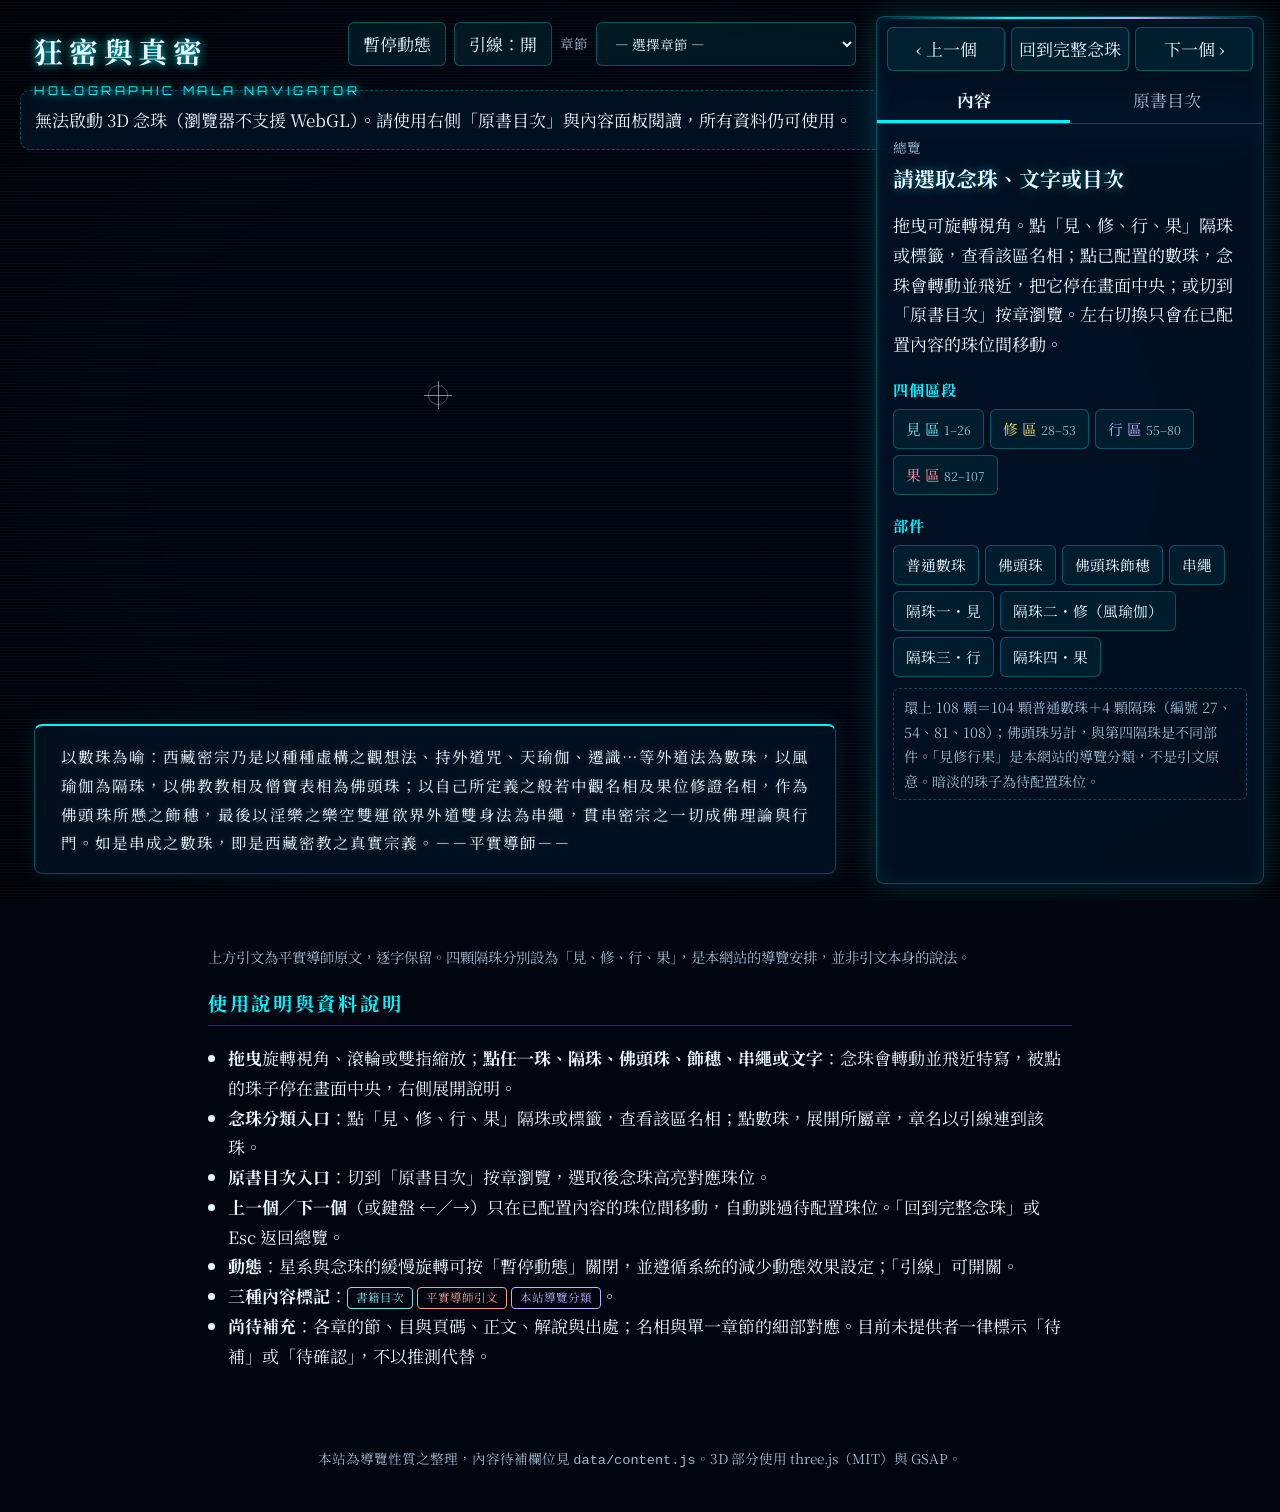
==== commit 607b316d: "kuangmi: 改為 three.js 全息 3D 版（星系、可拖曳旋轉、點珠飛近特寫、引線面板） Co-Authored-By: Claude Opus 5.5 <noreply@anthropi" ====
--- a/kuangmi/index.html
+++ b/kuangmi/index.html
@@ -4,20 +4,27 @@
 <meta charset="utf-8">
 <meta name="viewport" content="width=device-width, initial-scale=1">
 <title>以數珠為喻 — 狂密與真密導覽</title>
-<meta name="description" content="以一條懸浮於星海中的全息數珠，導覽《狂密與真密》一至四輯的章節結構，以及「見、修、行、果」四類內容。">
+<meta name="description" content="以一串懸浮於星系中的全息數珠，導覽《狂密與真密》一至四輯的章節結構，以及「見、修、行、果」四類內容。">
+<link rel="stylesheet" href="https://fonts.googleapis.com/css2?family=Noto+Serif+TC:wght@400;700&family=Orbitron:wght@400;700&display=swap">
 <link rel="stylesheet" href="style.css">
 </head>
 <body>
+<div id="loading"><div class="spinner"></div><div>INITIALIZING HOLOGRAM SYSTEM…</div></div>
+
 <section class="hero" aria-label="念珠互動區">
+  <div class="stage" id="stage">
+    <div id="canvas-container"></div>
+    <div class="scan" aria-hidden="true"></div>
+    <div id="crosshair" aria-hidden="true"></div>
+    <svg id="leaders" aria-hidden="true"></svg>
+    <div id="labels"></div>
+    <div id="focus-ui"><div id="callout"></div><div id="fan"></div></div>
+    <p id="gl-fail" hidden>無法啟動 3D 念珠（瀏覽器不支援 WebGL）。請使用右側「原書目次」與內容面板閱讀，所有資料仍可使用。</p>
+  </div>
+
   <header class="top">
-    <h1>以數珠為喻<span>《狂密與真密》導覽</span></h1>
+    <h1>狂密與真密<span>HOLOGRAPHIC MALA NAVIGATOR</span></h1>
   </header>
-
-  <div class="stage" id="stage">
-    <canvas id="galaxy" aria-hidden="true"></canvas>
-    <svg id="mala" role="group" aria-label="念珠：環上 108 顆，另有佛頭珠一顆"></svg>
-    <div class="scan" aria-hidden="true"></div>
-  </div>
 
   <div class="dock">
     <div class="controls" role="toolbar" aria-label="念珠操作">
@@ -28,12 +35,10 @@
       </label>
     </div>
     <div class="partbar" id="partbar" aria-label="部件說明入口"></div>
-    <p class="legend">
-      <span><i class="sw bodhi"></i>普通數珠（星月菩提子）</span>
-      <span><i class="sw spacer"></i>隔珠（暗紅瑪瑙）</span>
-      <span><i class="sw head"></i>佛頭珠</span>
-      <span><i class="sw dim"></i>待配置珠位</span>
-    </p>
+  </div>
+
+  <div id="main-quote">
+    <p id="quote"></p>
   </div>
 
   <aside class="panel" id="panel">
@@ -52,28 +57,27 @@
 </section>
 
 <main>
-  <section class="quote-sec" aria-labelledby="qh">
-    <h2 id="qh">以數珠為喻</h2>
-    <blockquote id="quote"></blockquote>
-    <p class="srcnote">上為平實導師引文，逐字保留。四顆隔珠分別設為「見、修、行、果」，是本網站的導覽安排，並非引文本身的說法。</p>
-  </section>
-
+  <p class="srcnote">上方引文為平實導師原文，逐字保留。四顆隔珠分別設為「見、修、行、果」，是本網站的導覽安排，並非引文本身的說法。</p>
   <section class="about" aria-labelledby="ah">
     <h2 id="ah">使用說明與資料說明</h2>
     <ul>
-      <li><b>點任一珠、隔珠、文字或目次</b>：念珠會轉動，讓被點的珠子停在畫面中央並放大特寫，右側（手機在下方）展開說明。</li>
+      <li><b>拖曳</b>旋轉視角、滾輪或雙指縮放；<b>點任一珠、隔珠、佛頭珠、飾穗、串繩或文字</b>：念珠會轉動並飛近特寫，被點的珠子停在畫面中央，右側展開說明。</li>
       <li><b>念珠分類入口</b>：點「見、修、行、果」隔珠或標籤，查看該區名相；點數珠，展開所屬章，章名以引線連到該珠。</li>
       <li><b>原書目次入口</b>：切到「原書目次」按章瀏覽，選取後念珠高亮對應珠位。</li>
       <li><b>上一個／下一個</b>（或鍵盤 ←／→）只在已配置內容的珠位間移動，自動跳過待配置珠位。「回到完整念珠」或 Esc 返回總覽。</li>
-      <li><b>動態</b>：星系與念珠的緩慢擺動可按「暫停動態」關閉，並遵循系統的減少動態效果設定；「引線」可開關。</li>
+      <li><b>動態</b>：星系與念珠的緩慢旋轉可按「暫停動態」關閉，並遵循系統的減少動態效果設定；「引線」可開關。</li>
       <li><b>三種內容標記</b>：<span class="tag book">書籍目次</span> <span class="tag quote">平實導師引文</span> <span class="tag nav">本站導覽分類</span>。</li>
       <li><b>尚待補充</b>：各章的節、目與頁碼、正文、解說與出處；名相與單一章節的細部對應。目前未提供者一律標示「待補」或「待確認」，不以推測代替。</li>
     </ul>
   </section>
 </main>
-<footer>本站為導覽性質之整理，內容待補欄位見 <code>data/content.js</code>。</footer>
+<footer>本站為導覽性質之整理，內容待補欄位見 <code>data/content.js</code>。3D 部分使用 three.js（MIT）與 GSAP。</footer>
 
+<script src="vendor/three.min.js"></script>
+<script src="vendor/OrbitControls.js"></script>
+<script src="vendor/gsap.min.js"></script>
 <script src="data/content.js"></script>
+<script src="scene.js"></script>
 <script src="app.js"></script>
 </body>
 </html>
--- a/kuangmi/style.css
+++ b/kuangmi/style.css
@@ -1,131 +1,132 @@
 :root{
-  --bg:#03050d;--fg:#e8f1ff;--mut:#9fb0cc;--line:rgba(140,200,255,.26);--card:rgba(9,15,36,.66);
-  --acc:#7ae8ff;--acc2:#c4a6ff;--hot:#ffb36b;
+  --holo-blue:#00f3ff;--holo-red:#ff2a2a;--holo-gold:#ffb700;
+  --bg:#000510;--fg:#eaf6ff;--mut:#9fb8d0;--line:rgba(0,243,255,.28);--card:rgba(0,20,40,.66);
+  --acc:#00f3ff;--acc2:#c4a6ff;--hot:#ffb36b;
   --jian:#6fe3f0;--xiu:#ffd27a;--xing:#c9a8ff;--guo:#ff8f9d;
+  --panelW:388px;
 }
 *{box-sizing:border-box}
 html{scroll-behavior:smooth;background:var(--bg)}
-body{margin:0;background:radial-gradient(ellipse at 50% 0,#0b1230 0,var(--bg) 60%) fixed;color:var(--fg);font:17px/1.75 "Noto Serif TC","Songti TC","PMingLiU",serif}
+body{margin:0;background:var(--bg);color:var(--fg);font:17px/1.75 "Noto Serif TC","Songti TC","PMingLiU",serif}
 button,select{font:inherit;color:inherit}
 button{-webkit-tap-highlight-color:transparent}
+.orb{font-family:"Orbitron",sans-serif}
+
+/* ===== 載入 ===== */
+#loading{position:fixed;inset:0;background:#000;z-index:100;display:flex;flex-direction:column;justify-content:center;align-items:center;color:var(--holo-blue);font-family:"Orbitron",sans-serif;letter-spacing:2px;font-size:13px;transition:opacity 1s}
+.spinner{width:50px;height:50px;border:2px solid transparent;border-top-color:var(--holo-blue);border-bottom-color:var(--holo-blue);border-radius:50%;animation:spin 1s linear infinite;margin-bottom:20px}
+@keyframes spin{to{transform:rotate(360deg)}}
 
 /* ===== Hero ===== */
-.hero{position:relative;height:100svh;min-height:640px;overflow:hidden}
+.hero{position:relative;height:100svh;min-height:640px;overflow:hidden;background:#000510}
 .stage{position:absolute;inset:0;overflow:hidden}
-#galaxy,#mala{position:absolute;inset:0;width:100%;height:100%;display:block}
-#mala{touch-action:manipulation}
-.scan{position:absolute;inset:0;pointer-events:none;background:
-  repeating-linear-gradient(0deg,rgba(122,232,255,.035) 0 1px,transparent 1px 3px),
-  radial-gradient(ellipse at center,transparent 55%,rgba(0,0,0,.55) 100%);mix-blend-mode:screen}
-.top{position:absolute;z-index:3;top:16px;left:22px;pointer-events:none}
-.top h1{margin:0;font-size:clamp(1.3rem,2.6vw,2rem);letter-spacing:.14em;font-weight:600;text-shadow:0 0 18px rgba(122,232,255,.55)}
-.top h1 span{display:block;font-size:.5em;letter-spacing:.3em;color:var(--acc);font-weight:400;opacity:.9}
+#canvas-container{position:absolute;inset:0}
+#canvas-container canvas{display:block;width:100%;height:100%;touch-action:none}
+.scan{position:absolute;inset:0;pointer-events:none;z-index:2;background:
+  repeating-linear-gradient(0deg,rgba(0,243,255,.03) 0 1px,transparent 1px 3px),
+  radial-gradient(ellipse at center,transparent 55%,rgba(0,0,0,.6) 100%)}
+#crosshair{position:absolute;z-index:2;top:calc(50% - 55px);left:calc(50% - var(--panelW)/2 - 8px);width:20px;height:20px;transform:translate(-50%,-50%);border-radius:50%;border:1px solid rgba(255,255,255,.28);pointer-events:none;transition:all .2s}
+#crosshair::before,#crosshair::after{content:"";position:absolute;background:rgba(255,255,255,.5)}
+#crosshair::before{top:50%;left:-5px;right:-5px;height:1px}
+#crosshair::after{left:50%;top:-5px;bottom:-5px;width:1px}
+#crosshair.active{border-color:var(--holo-blue);transform:translate(-50%,-50%) scale(1.5)}
+#crosshair.active::before,#crosshair.active::after{background:var(--holo-blue)}
+#leaders{position:absolute;inset:0;width:100%;height:100%;z-index:3;pointer-events:none;overflow:visible}
+#leaders path{fill:none;stroke:var(--holo-blue);stroke-width:1;opacity:.55;filter:drop-shadow(0 0 3px var(--holo-blue))}
+#leaders path.main{stroke-width:1.5;stroke-dasharray:10 5;opacity:.9;animation:dash 20s linear infinite}
+@keyframes dash{to{stroke-dashoffset:-1000}}
+.nolines #leaders{display:none}
+#labels,#focus-ui{position:absolute;inset:0;z-index:4;pointer-events:none}
+#labels.hide{opacity:0}
+#labels{transition:opacity .4s}
+#labels.hide button{pointer-events:none}
+.lab{position:absolute;left:0;top:0;pointer-events:auto;background:none;border:0;padding:6px 8px;cursor:pointer;color:var(--fg);font-size:15px;line-height:1.2;white-space:nowrap;text-shadow:0 0 8px rgba(0,243,255,.8),0 0 2px #000;will-change:transform}
+.lab:hover,.lab:focus-visible{color:var(--holo-blue);outline:none;text-decoration:underline}
+#callout{position:absolute;left:0;top:0;pointer-events:none;text-align:left;opacity:0;transition:opacity .4s;will-change:transform;text-shadow:0 0 12px rgba(0,243,255,.9),0 0 3px #000}
+#callout.on{opacity:1}
+#callout b{display:block;font-size:26px;font-weight:700;color:var(--holo-blue);line-height:1.2}
+#callout small{display:block;font-size:14px;color:var(--fg)}
+#fan .fl{position:absolute;left:0;top:0;pointer-events:auto;background:none;border:0;padding:4px 6px;cursor:pointer;color:var(--fg);font-size:15px;white-space:nowrap;text-shadow:0 0 8px rgba(0,243,255,.7),0 0 2px #000;text-align:left}
+#fan .fl:hover,#fan .fl:focus-visible{color:var(--holo-blue);text-decoration:underline;outline:none}
+#gl-fail{position:absolute;z-index:5;left:20px;right:20px;top:90px;padding:14px;border:1px dashed var(--line);border-radius:10px;background:var(--card);margin:0}
 
-.dock{position:absolute;z-index:3;left:18px;bottom:14px;max-width:calc(100% - 460px);padding:10px 12px;border-radius:14px;background:var(--card);border:1px solid var(--line);backdrop-filter:blur(12px);-webkit-backdrop-filter:blur(12px)}
-.controls{display:flex;flex-wrap:wrap;gap:8px;align-items:center}
-.controls button,.controls select,.partbar button{min-height:44px;padding:6px 14px;border:1px solid var(--line);background:rgba(120,200,255,.07);border-radius:10px;cursor:pointer;color:var(--fg)}
-.controls select option{background:#0b1230;color:var(--fg)}
-.controls button:hover,.partbar button:hover,.controls button:focus-visible,.partbar button:focus-visible{border-color:var(--acc);box-shadow:0 0 12px rgba(122,232,255,.4)}
-.chsel{display:flex;gap:8px;align-items:center;font-size:.88rem;color:var(--mut)}
-.chsel select{max-width:min(60vw,300px)}
-.partbar{display:flex;flex-wrap:wrap;gap:6px;margin-top:8px}
+.top{position:absolute;z-index:6;top:26px;left:34px;pointer-events:none;text-shadow:0 0 10px var(--holo-blue)}
+.top h1{margin:0;font-size:clamp(1.3rem,2.4vw,1.8rem);letter-spacing:.2em;font-weight:700}
+.top h1 span{display:block;font-size:.42em;font-family:"Orbitron",sans-serif;letter-spacing:.3em;color:var(--holo-blue);font-weight:400;margin-top:4px}
+
+.dock{position:absolute;z-index:6;top:22px;right:calc(var(--panelW) + 36px);display:flex;flex-direction:column;align-items:flex-end;gap:8px}
+.controls{display:flex;flex-wrap:wrap;gap:8px;align-items:center;justify-content:flex-end}
+.controls button,.controls select,.partbar button{min-height:44px;padding:6px 14px;border:1px solid var(--line);background:rgba(0,243,255,.08);border-radius:6px;cursor:pointer;color:var(--fg);backdrop-filter:blur(6px);-webkit-backdrop-filter:blur(6px)}
+.controls select option{background:#001428;color:var(--fg)}
+.controls button:hover,.partbar button:hover,.controls button:focus-visible,.partbar button:focus-visible{border-color:var(--holo-blue);box-shadow:0 0 12px rgba(0,243,255,.45)}
+.chsel{display:flex;gap:8px;align-items:center;font-size:.85rem;color:var(--mut)}
+.chsel select{max-width:min(60vw,260px)}
+.partbar{display:none;flex-wrap:wrap;gap:6px}
 .partbar button{font-size:.88rem;min-height:40px;padding:4px 12px}
-.legend{display:flex;flex-wrap:wrap;gap:4px 16px;margin:8px 0 0;font-size:.8rem;color:var(--mut)}
-.legend .sw{display:inline-block;width:13px;height:13px;border-radius:50%;vertical-align:-2px;margin-right:6px;border:1px solid #fff4}
-.sw.bodhi{background:radial-gradient(circle at 35% 30%,#e8d2a4,#a07a45 60%,#6b4a2b)}
-.sw.spacer{background:radial-gradient(circle at 35% 30%,#d1564c,#6d1414 60%,#2a0707)}
-.sw.head{background:radial-gradient(circle at 35% 30%,#fff1c2,#d1a64a 60%,#8a6420)}
-.sw.dim{background:#6b7a99;opacity:.5}
 
-.panel{position:absolute;z-index:4;top:14px;right:14px;bottom:14px;width:388px;display:flex;flex-direction:column;overflow:hidden;border-radius:16px;
-  background:var(--card);border:1px solid var(--line);backdrop-filter:blur(16px) saturate(1.3);-webkit-backdrop-filter:blur(16px) saturate(1.3);
-  box-shadow:0 0 40px rgba(80,170,255,.14),inset 0 0 28px rgba(120,200,255,.05)}
-.panel::before{content:"";position:absolute;left:0;right:0;top:0;height:2px;background:linear-gradient(90deg,transparent,var(--acc),var(--acc2),transparent);opacity:.8}
+#main-quote{position:absolute;z-index:6;left:34px;bottom:26px;width:calc(100% - var(--panelW) - 90px);max-width:900px;background:var(--card);border:1px solid var(--line);border-top:2px solid var(--holo-blue);padding:16px 26px;border-radius:8px;backdrop-filter:blur(10px);-webkit-backdrop-filter:blur(10px);box-shadow:0 0 20px rgba(0,243,255,.1);transition:opacity .5s}
+#main-quote p{margin:0;font-size:15.5px;line-height:1.85;text-align:justify;letter-spacing:1px;text-shadow:0 0 5px rgba(255,255,255,.25);user-select:text}
+#main-quote.hide{opacity:0;pointer-events:none}
+
+.panel{position:absolute;z-index:7;top:16px;right:16px;bottom:16px;width:var(--panelW);display:flex;flex-direction:column;overflow:hidden;border-radius:8px;
+  background:var(--card);border:1px solid var(--line);backdrop-filter:blur(14px) saturate(1.3);-webkit-backdrop-filter:blur(14px) saturate(1.3);
+  box-shadow:0 0 30px rgba(0,243,255,.18),inset 0 0 20px rgba(0,243,255,.08)}
+.panel::before{content:"";position:absolute;left:0;right:0;top:0;height:2px;background:linear-gradient(90deg,transparent,var(--holo-blue),var(--acc2),transparent)}
 .navbar{display:flex;gap:6px;padding:10px 10px 8px}
-.navbar button{flex:1;min-height:44px;border:1px solid var(--line);background:rgba(120,200,255,.07);border-radius:10px;cursor:pointer}
-.navbar button:hover,.navbar button:focus-visible{border-color:var(--acc);box-shadow:0 0 12px rgba(122,232,255,.4)}
+.navbar button{flex:1;min-height:44px;border:1px solid var(--line);background:rgba(0,243,255,.07);border-radius:6px;cursor:pointer}
+.navbar button:hover,.navbar button:focus-visible{border-color:var(--holo-blue);box-shadow:0 0 12px rgba(0,243,255,.45)}
 .tabs{display:flex;border-bottom:1px solid var(--line)}
 .tabs button{flex:1;min-height:44px;border:0;background:none;cursor:pointer;border-bottom:3px solid transparent;color:var(--mut)}
-.tabs button[aria-selected=true]{border-bottom-color:var(--acc);color:var(--fg);font-weight:600}
+.tabs button[aria-selected=true]{border-bottom-color:var(--holo-blue);color:var(--fg);font-weight:700}
 .pane{padding:12px 16px 20px;overflow:auto;flex:1}
 .pane[hidden]{display:none}
-.pane h2{margin:.2em 0 .3em;font-size:1.3rem;line-height:1.4;text-shadow:0 0 14px rgba(122,232,255,.4)}
-.pane h3{margin:1.2em 0 .3em;font-size:.95rem;color:var(--acc);font-weight:600;letter-spacing:.06em}
+.pane h2{margin:.2em 0 .3em;font-size:1.3rem;line-height:1.4;text-shadow:0 0 12px rgba(0,243,255,.45)}
+.pane h3{margin:1.2em 0 .3em;font-size:.95rem;color:var(--holo-blue);font-weight:700;letter-spacing:.06em}
 .crumb{font-size:.85rem;color:var(--mut);margin:0}
-.pos{font-size:.9rem;margin:.4em 0;padding:6px 10px;background:rgba(120,200,255,.07);border-radius:8px;border:1px solid var(--line)}
-.tag{display:inline-block;font-size:.72rem;padding:0 8px;border-radius:99px;border:1px solid currentColor;line-height:1.7;vertical-align:1px;white-space:nowrap}
+.pos{font-size:.9rem;margin:.4em 0;padding:6px 10px;background:rgba(0,243,255,.07);border-radius:6px;border:1px solid var(--line)}
+.tag{display:inline-block;font-size:.72rem;padding:0 8px;border-radius:4px;border:1px solid currentColor;line-height:1.7;vertical-align:1px;white-space:nowrap}
 .tag.book{color:#7fe0ea}.tag.quote{color:#ff9a8f}.tag.nav{color:#c9a8ff}
 .pend{color:var(--mut);font-style:italic}
-.box{border-left:3px solid var(--acc);padding:2px 12px;margin:.4em 0;background:rgba(120,200,255,.06)}
-.notice{font-size:.88rem;color:var(--mut);border:1px dashed var(--line);border-radius:8px;padding:6px 10px;margin:.8em 0}
+.box{border-left:3px solid var(--holo-blue);padding:2px 12px;margin:.4em 0;background:rgba(0,243,255,.06)}
+.notice{font-size:.88rem;color:var(--mut);border:1px dashed var(--line);border-radius:6px;padding:6px 10px;margin:.8em 0}
 .chips{display:flex;flex-wrap:wrap;gap:6px;margin:.3em 0}
-.chip{min-height:40px;padding:4px 12px;border:1px solid var(--line);border-radius:99px;background:rgba(120,200,255,.06);cursor:pointer;text-align:left;font-size:.92rem}
-.chip:hover,.chip:focus-visible{border-color:var(--acc);box-shadow:0 0 10px rgba(122,232,255,.35)}
+.chip{min-height:40px;padding:4px 12px;border:1px solid var(--line);border-radius:6px;background:rgba(0,243,255,.06);cursor:pointer;text-align:left;font-size:.92rem}
+.chip:hover,.chip:focus-visible{border-color:var(--holo-blue);box-shadow:0 0 10px rgba(0,243,255,.4)}
 .chip small{color:var(--mut)}
 .zone-jian{color:var(--jian)}.zone-xiu{color:var(--xiu)}.zone-xing{color:var(--xing)}.zone-guo{color:var(--guo)}
 .toc,.toc ul{list-style:none;margin:0;padding:0}
 .toc>li{border-bottom:1px solid var(--line)}
 .toc button.row{display:flex;width:100%;gap:8px;align-items:baseline;text-align:left;min-height:44px;padding:8px 4px;border:0;background:none;cursor:pointer}
-.toc button.row:hover,.toc button.row.on{background:rgba(120,200,255,.08)}
-.toc button.row.on{font-weight:600;box-shadow:inset 3px 0 var(--acc)}
+.toc button.row:hover,.toc button.row.on{background:rgba(0,243,255,.08)}
+.toc button.row.on{font-weight:700;box-shadow:inset 3px 0 var(--holo-blue)}
 .toc .n{flex:none;min-width:2.4em;color:var(--mut)}
 .toc .dots{margin-left:auto;display:flex;gap:3px;flex:none}
-.toc .dots b{width:18px;height:18px;border-radius:50%;font-size:.7rem;line-height:18px;text-align:center;color:#07101f;font-weight:600}
+.toc .dots b{width:18px;height:18px;border-radius:50%;font-size:.7rem;line-height:18px;text-align:center;color:#001018;font-weight:700}
 .toc .sub{padding-left:2.6em;font-size:.92rem;color:var(--mut)}
 .toc h4{margin:1em 0 .2em;font-size:.85rem;color:var(--mut)}
 
-main{max-width:900px;margin:0 auto;padding:0 18px 40px}
-.quote-sec,.about{margin:56px auto 0}
-.quote-sec h2,.about h2{font-size:1.2rem;letter-spacing:.14em;border-bottom:1px solid var(--line);padding-bottom:6px;color:var(--acc)}
-blockquote{margin:1em 0;padding:.6em 1.2em;border-left:4px solid var(--acc);font-size:1.08rem;line-height:2;user-select:text;background:linear-gradient(90deg,rgba(120,200,255,.08),transparent)}
-.srcnote{font-size:.88rem;color:var(--mut)}
+main{max-width:900px;margin:0 auto;padding:30px 18px 40px}
+.about h2{font-size:1.2rem;letter-spacing:.14em;border-bottom:1px solid var(--line);padding-bottom:6px;color:var(--holo-blue)}
+.srcnote{font-size:.9rem;color:var(--mut)}
 .about ul{padding-left:1.2em}
 footer{text-align:center;color:var(--mut);font-size:.85rem;padding:20px 16px 40px}
 
-/* ===== SVG ===== */
-#mala text{font-family:inherit;fill:var(--fg)}
-.lab{cursor:pointer;transition:opacity .3s}
-.lab text{font-size:17px;paint-order:stroke;stroke:rgba(3,6,18,.85);stroke-width:5px;stroke-linejoin:round}
-.lab:hover text,.lab:focus text{fill:var(--acc);text-decoration:underline}
-.lab:focus,.bead:focus,.part:focus{outline:none}
-.lab:focus-visible text{fill:var(--acc);text-decoration:underline}
-.leader{stroke:var(--acc);stroke-width:1;fill:none;opacity:.55;pointer-events:none}
-.nolines .leader,.nolines .ldot{display:none}
-.ldot{fill:var(--acc);pointer-events:none}
-.bead{cursor:pointer;transition:opacity .35s}
-.bead.empty{cursor:default}
-.bead .ring,.part .ring{fill:none;stroke:transparent;stroke-width:2.5}
-.bead:focus-visible .ring,.part:focus-visible .ring{stroke:var(--acc)}
-.bead.sel .ring,.part.sel .ring{stroke:var(--acc);stroke-width:2.5}
-.bead.hl .ring{stroke:var(--hot);stroke-width:2.2}
-.dimmed .bead:not(.zon):not(.sel){opacity:.22}
-.part{cursor:pointer}
-.hit{fill:none;stroke:transparent;stroke-width:16;cursor:pointer;pointer-events:stroke}
-.zoomed .lab.far{opacity:0;pointer-events:none}
-#halo{animation:breathe 9s ease-in-out infinite;pointer-events:none}
-@keyframes breathe{0%,100%{opacity:.6}50%{opacity:1}}
-.callout text{paint-order:stroke;stroke:rgba(3,6,18,.9);stroke-width:5px;stroke-linejoin:round}
-.callout .big{font-size:26px;font-weight:600;fill:var(--acc)}
-.callout .small{font-size:15px;fill:var(--fg)}
-.chlab text{font-size:16px}
-.reticle{fill:none;stroke:var(--acc);stroke-width:1.4;stroke-dasharray:6 8;transform-box:fill-box;transform-origin:center;animation:spin 14s linear infinite;opacity:.85}
-.reticle2{fill:none;stroke:var(--acc2);stroke-width:1;stroke-dasharray:2 10;transform-box:fill-box;transform-origin:center;animation:spin 22s linear infinite reverse;opacity:.7}
-.ripple{fill:none;stroke:var(--acc);stroke-width:2;transform-box:fill-box;transform-origin:center;animation:ripple 1.1s ease-out forwards}
-@keyframes spin{to{transform:rotate(360deg)}}
-@keyframes ripple{from{transform:scale(.3);opacity:.95}to{transform:scale(4);opacity:0}}
-#mala.still #halo,#mala.still .ripple,#mala.still .reticle,#mala.still .reticle2{animation:none}
-@media (prefers-reduced-motion:reduce){#halo,.ripple,.reticle,.reticle2{animation:none}}
-
-@media (min-width:901px){.partbar,.legend{display:none}}
-
-/* ===== 窄螢幕：上方念珠固定、下方面板 ===== */
+/* ===== 窄螢幕：上方 3D 固定、下方內容 ===== */
 @media (max-width:900px){
+  :root{--panelW:0px}
   body{font-size:16px}
   .hero{height:auto;min-height:0;overflow:visible;display:flex;flex-direction:column}
-  .top{position:static;padding:14px 16px 4px;order:1}
-  .stage{position:sticky;top:0;z-index:5;height:56svh;min-height:300px;order:2;background:var(--bg)}
-  .dock{position:static;order:3;max-width:none;border-radius:0;border-left:0;border-right:0}
-  .legend{display:none}
-  .panel{position:static;order:4;width:auto;border-radius:0;border-left:0;border-right:0}
+  .top{position:static;order:1;padding:14px 16px 8px;background:#000510}
+  .stage{position:sticky;top:0;z-index:8;height:56svh;min-height:300px;order:2;background:#000510}
+  #crosshair{left:50%;top:50%}
+  .dock{position:static;order:3;align-items:stretch;padding:10px 12px;background:#000510}
+  .controls{justify-content:flex-start}
+  .partbar{display:flex}
+  #main-quote{position:static;order:4;width:auto;max-width:none;margin:8px 12px;padding:14px 16px}
+  #main-quote.hide{opacity:1;pointer-events:auto}
+  .panel{position:static;order:5;width:auto;border-radius:0;border-left:0;border-right:0}
   .pane{overflow:visible}
+  .lab{font-size:13px}
+  #callout b{font-size:20px}#callout small{font-size:12px}
 }
+@media (prefers-reduced-motion:reduce){.spinner,#leaders path.main{animation:none}}
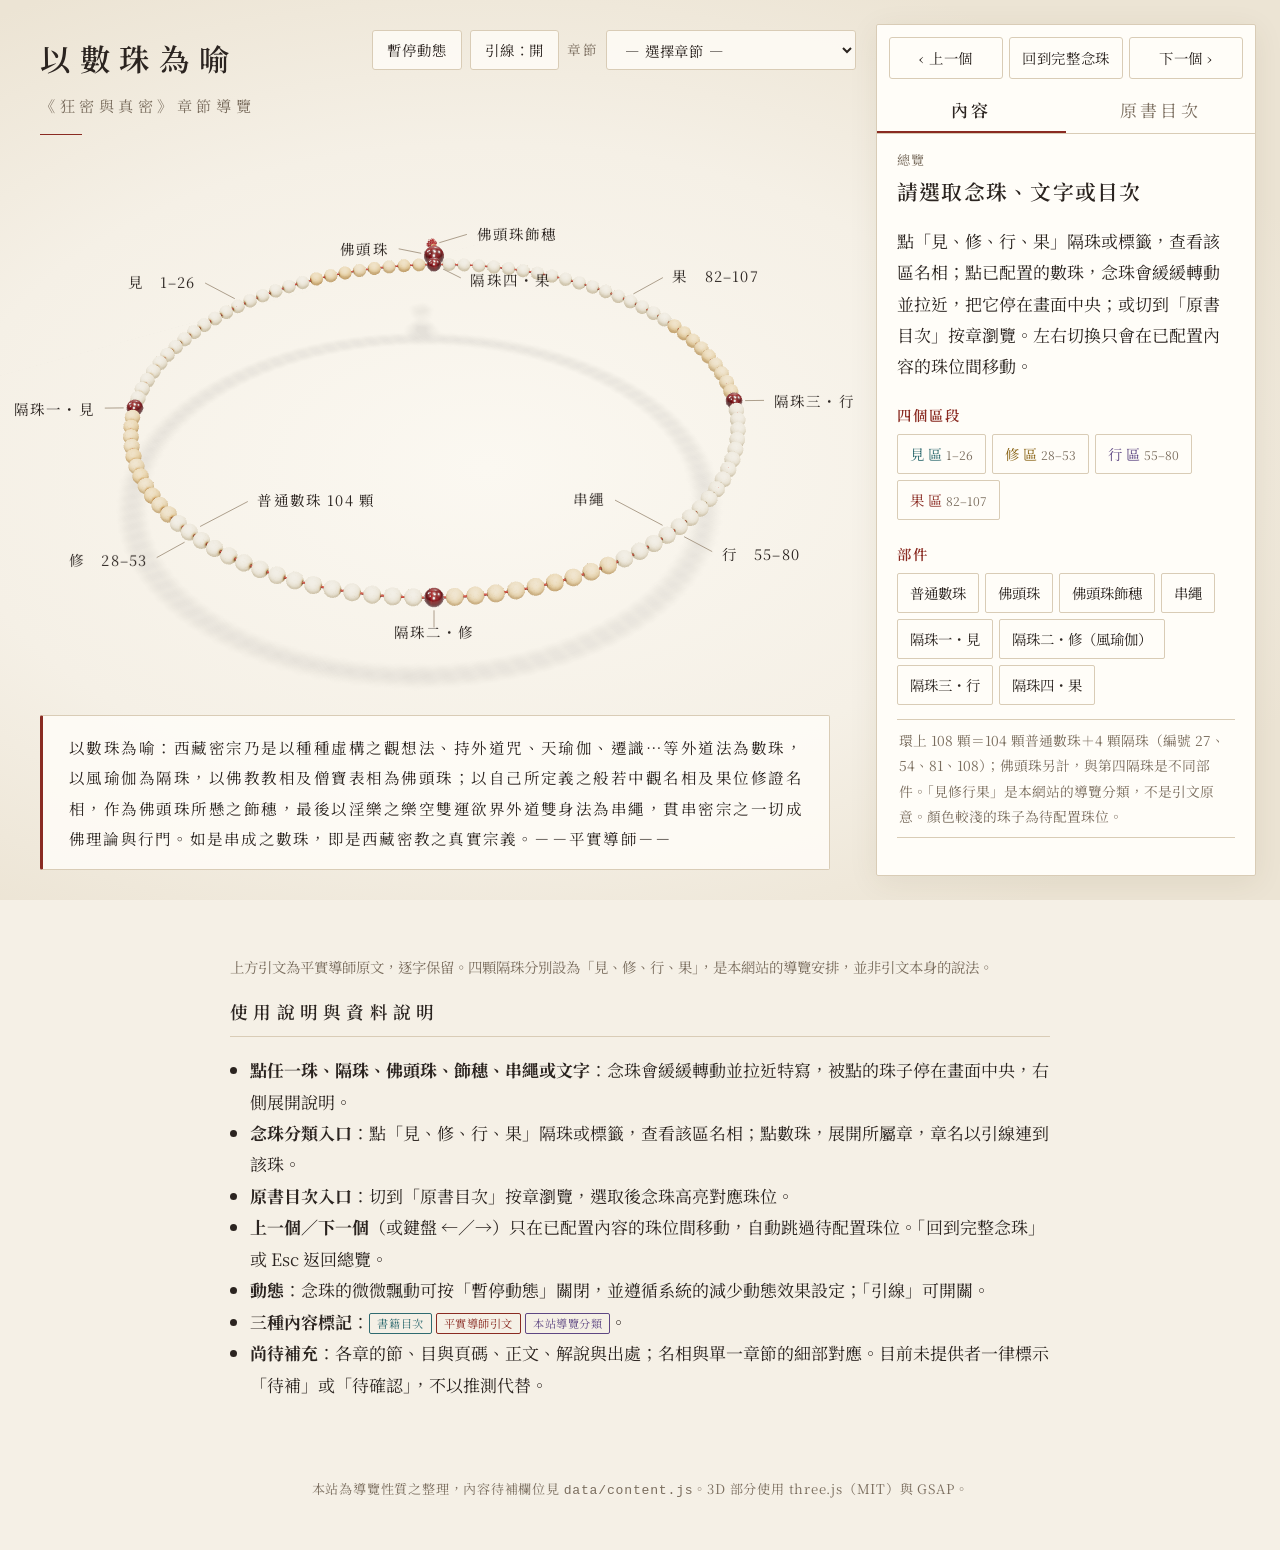
==== commit 7312c9db: "kuangmi: 改為淺色道場風格與寫實念珠（星月菩提子、瑪瑙隔珠、絲穗），去除星系與遊戲感，保留微微飄動 Co-Authored-By: Claude Opus 5.5 <noreply@anthr" ====
--- a/kuangmi/index.html
+++ b/kuangmi/index.html
@@ -4,18 +4,16 @@
 <meta charset="utf-8">
 <meta name="viewport" content="width=device-width, initial-scale=1">
 <title>以數珠為喻 — 狂密與真密導覽</title>
-<meta name="description" content="以一串懸浮於星系中的全息數珠，導覽《狂密與真密》一至四輯的章節結構，以及「見、修、行、果」四類內容。">
-<link rel="stylesheet" href="https://fonts.googleapis.com/css2?family=Noto+Serif+TC:wght@400;700&family=Orbitron:wght@400;700&display=swap">
+<meta name="description" content="以一串懸浮的數珠，導覽《狂密與真密》一至四輯的章節結構，以及「見、修、行、果」四類內容。">
+<link rel="stylesheet" href="https://fonts.googleapis.com/css2?family=Noto+Serif+TC:wght@400;600;700&display=swap">
 <link rel="stylesheet" href="style.css">
 </head>
 <body>
-<div id="loading"><div class="spinner"></div><div>INITIALIZING HOLOGRAM SYSTEM…</div></div>
+<div id="loading"><div>念珠載入中</div></div>
 
 <section class="hero" aria-label="念珠互動區">
   <div class="stage" id="stage">
     <div id="canvas-container"></div>
-    <div class="scan" aria-hidden="true"></div>
-    <div id="crosshair" aria-hidden="true"></div>
     <svg id="leaders" aria-hidden="true"></svg>
     <div id="labels"></div>
     <div id="focus-ui"><div id="callout"></div><div id="fan"></div></div>
@@ -23,7 +21,7 @@
   </div>
 
   <header class="top">
-    <h1>狂密與真密<span>HOLOGRAPHIC MALA NAVIGATOR</span></h1>
+    <h1>以數珠為喻<span>《狂密與真密》章節導覽</span></h1>
   </header>
 
   <div class="dock">
@@ -61,11 +59,11 @@
   <section class="about" aria-labelledby="ah">
     <h2 id="ah">使用說明與資料說明</h2>
     <ul>
-      <li><b>拖曳</b>旋轉視角、滾輪或雙指縮放；<b>點任一珠、隔珠、佛頭珠、飾穗、串繩或文字</b>：念珠會轉動並飛近特寫，被點的珠子停在畫面中央，右側展開說明。</li>
+      <li><b>點任一珠、隔珠、佛頭珠、飾穗、串繩或文字</b>：念珠會緩緩轉動並拉近特寫，被點的珠子停在畫面中央，右側展開說明。</li>
       <li><b>念珠分類入口</b>：點「見、修、行、果」隔珠或標籤，查看該區名相；點數珠，展開所屬章，章名以引線連到該珠。</li>
       <li><b>原書目次入口</b>：切到「原書目次」按章瀏覽，選取後念珠高亮對應珠位。</li>
       <li><b>上一個／下一個</b>（或鍵盤 ←／→）只在已配置內容的珠位間移動，自動跳過待配置珠位。「回到完整念珠」或 Esc 返回總覽。</li>
-      <li><b>動態</b>：星系與念珠的緩慢旋轉可按「暫停動態」關閉，並遵循系統的減少動態效果設定；「引線」可開關。</li>
+      <li><b>動態</b>：念珠的微微飄動可按「暫停動態」關閉，並遵循系統的減少動態效果設定；「引線」可開關。</li>
       <li><b>三種內容標記</b>：<span class="tag book">書籍目次</span> <span class="tag quote">平實導師引文</span> <span class="tag nav">本站導覽分類</span>。</li>
       <li><b>尚待補充</b>：各章的節、目與頁碼、正文、解說與出處；名相與單一章節的細部對應。目前未提供者一律標示「待補」或「待確認」，不以推測代替。</li>
     </ul>
@@ -74,7 +72,7 @@
 <footer>本站為導覽性質之整理，內容待補欄位見 <code>data/content.js</code>。3D 部分使用 three.js（MIT）與 GSAP。</footer>
 
 <script src="vendor/three.min.js"></script>
-<script src="vendor/OrbitControls.js"></script>
+<script src="vendor/RoomEnvironment.js"></script>
 <script src="vendor/gsap.min.js"></script>
 <script src="data/content.js"></script>
 <script src="scene.js"></script>
--- a/kuangmi/style.css
+++ b/kuangmi/style.css
@@ -1,132 +1,115 @@
 :root{
-  --holo-blue:#00f3ff;--holo-red:#ff2a2a;--holo-gold:#ffb700;
-  --bg:#000510;--fg:#eaf6ff;--mut:#9fb8d0;--line:rgba(0,243,255,.28);--card:rgba(0,20,40,.66);
-  --acc:#00f3ff;--acc2:#c4a6ff;--hot:#ffb36b;
-  --jian:#6fe3f0;--xiu:#ffd27a;--xing:#c9a8ff;--guo:#ff8f9d;
-  --panelW:388px;
+  --paper:#f5f0e6;--paper2:#ece4d4;--card:#fffdf8;--ink:#2b2420;--mut:#7a6d5e;--line:#d9ccb6;
+  --red:#8a2b22;--gold:#a8843a;
+  --jian:#2f6b70;--xiu:#8a6416;--xing:#5e4783;--guo:#8a2b22;
+  --panelW:380px;
 }
 *{box-sizing:border-box}
-html{scroll-behavior:smooth;background:var(--bg)}
-body{margin:0;background:var(--bg);color:var(--fg);font:17px/1.75 "Noto Serif TC","Songti TC","PMingLiU",serif}
+html{scroll-behavior:smooth;background:var(--paper)}
+body{margin:0;background:var(--paper);color:var(--ink);font:17px/1.85 "Noto Serif TC","Songti TC","PMingLiU",serif}
 button,select{font:inherit;color:inherit}
 button{-webkit-tap-highlight-color:transparent}
-.orb{font-family:"Orbitron",sans-serif}
 
-/* ===== 載入 ===== */
-#loading{position:fixed;inset:0;background:#000;z-index:100;display:flex;flex-direction:column;justify-content:center;align-items:center;color:var(--holo-blue);font-family:"Orbitron",sans-serif;letter-spacing:2px;font-size:13px;transition:opacity 1s}
-.spinner{width:50px;height:50px;border:2px solid transparent;border-top-color:var(--holo-blue);border-bottom-color:var(--holo-blue);border-radius:50%;animation:spin 1s linear infinite;margin-bottom:20px}
-@keyframes spin{to{transform:rotate(360deg)}}
+#loading{position:fixed;inset:0;background:var(--paper);z-index:100;display:flex;justify-content:center;align-items:center;color:var(--mut);letter-spacing:.4em;font-size:14px;transition:opacity .7s}
 
-/* ===== Hero ===== */
-.hero{position:relative;height:100svh;min-height:640px;overflow:hidden;background:#000510}
+/* ===== 首屏 ===== */
+.hero{position:relative;height:100svh;min-height:660px;overflow:hidden;
+  background:radial-gradient(ellipse 70% 60% at 38% 52%,#fbf8f1 0%,var(--paper) 60%,var(--paper2) 100%)}
 .stage{position:absolute;inset:0;overflow:hidden}
 #canvas-container{position:absolute;inset:0}
-#canvas-container canvas{display:block;width:100%;height:100%;touch-action:none}
-.scan{position:absolute;inset:0;pointer-events:none;z-index:2;background:
-  repeating-linear-gradient(0deg,rgba(0,243,255,.03) 0 1px,transparent 1px 3px),
-  radial-gradient(ellipse at center,transparent 55%,rgba(0,0,0,.6) 100%)}
-#crosshair{position:absolute;z-index:2;top:calc(50% - 55px);left:calc(50% - var(--panelW)/2 - 8px);width:20px;height:20px;transform:translate(-50%,-50%);border-radius:50%;border:1px solid rgba(255,255,255,.28);pointer-events:none;transition:all .2s}
-#crosshair::before,#crosshair::after{content:"";position:absolute;background:rgba(255,255,255,.5)}
-#crosshair::before{top:50%;left:-5px;right:-5px;height:1px}
-#crosshair::after{left:50%;top:-5px;bottom:-5px;width:1px}
-#crosshair.active{border-color:var(--holo-blue);transform:translate(-50%,-50%) scale(1.5)}
-#crosshair.active::before,#crosshair.active::after{background:var(--holo-blue)}
+#canvas-container canvas{display:block;width:100%;height:100%;touch-action:manipulation}
 #leaders{position:absolute;inset:0;width:100%;height:100%;z-index:3;pointer-events:none;overflow:visible}
-#leaders path{fill:none;stroke:var(--holo-blue);stroke-width:1;opacity:.55;filter:drop-shadow(0 0 3px var(--holo-blue))}
-#leaders path.main{stroke-width:1.5;stroke-dasharray:10 5;opacity:.9;animation:dash 20s linear infinite}
-@keyframes dash{to{stroke-dashoffset:-1000}}
-.nolines #leaders{display:none}
+#leaders path{fill:none;stroke:#9a8a74;stroke-width:.8}
+#leaders .zarc{stroke:var(--red);stroke-width:1.4;opacity:.55}
+#leaders .selc{fill:none;stroke:var(--red);stroke-width:1.2}
+#leaders .hov{fill:none;stroke:#9a8a74;stroke-width:1}
+#leaders .chdot{fill:var(--gold)}
+.nolines #leaders path:not(.zarc){display:none}
 #labels,#focus-ui{position:absolute;inset:0;z-index:4;pointer-events:none}
+#labels{transition:opacity .5s}
 #labels.hide{opacity:0}
-#labels{transition:opacity .4s}
 #labels.hide button{pointer-events:none}
-.lab{position:absolute;left:0;top:0;pointer-events:auto;background:none;border:0;padding:6px 8px;cursor:pointer;color:var(--fg);font-size:15px;line-height:1.2;white-space:nowrap;text-shadow:0 0 8px rgba(0,243,255,.8),0 0 2px #000;will-change:transform}
-.lab:hover,.lab:focus-visible{color:var(--holo-blue);outline:none;text-decoration:underline}
-#callout{position:absolute;left:0;top:0;pointer-events:none;text-align:left;opacity:0;transition:opacity .4s;will-change:transform;text-shadow:0 0 12px rgba(0,243,255,.9),0 0 3px #000}
+.lab{position:absolute;left:0;top:0;pointer-events:auto;background:none;border:0;padding:6px 6px;cursor:pointer;color:var(--ink);font-size:14.5px;line-height:1.2;letter-spacing:.08em;white-space:nowrap;will-change:transform}
+.lab:hover,.lab:focus-visible{color:var(--red);outline:none;text-decoration:underline;text-underline-offset:4px}
+#callout{position:absolute;left:0;top:0;pointer-events:none;opacity:0;transition:opacity .5s;will-change:transform}
 #callout.on{opacity:1}
-#callout b{display:block;font-size:26px;font-weight:700;color:var(--holo-blue);line-height:1.2}
-#callout small{display:block;font-size:14px;color:var(--fg)}
-#fan .fl{position:absolute;left:0;top:0;pointer-events:auto;background:none;border:0;padding:4px 6px;cursor:pointer;color:var(--fg);font-size:15px;white-space:nowrap;text-shadow:0 0 8px rgba(0,243,255,.7),0 0 2px #000;text-align:left}
-#fan .fl:hover,#fan .fl:focus-visible{color:var(--holo-blue);text-decoration:underline;outline:none}
-#gl-fail{position:absolute;z-index:5;left:20px;right:20px;top:90px;padding:14px;border:1px dashed var(--line);border-radius:10px;background:var(--card);margin:0}
+#callout b{display:block;font-size:24px;font-weight:600;color:var(--ink);line-height:1.3;letter-spacing:.06em}
+#callout small{display:block;font-size:13px;color:var(--mut);letter-spacing:.06em}
+#fan .fl{position:absolute;left:0;top:0;pointer-events:auto;background:none;border:0;padding:4px 4px;cursor:pointer;color:var(--ink);font-size:14.5px;line-height:1.4;width:max-content;text-align:right;letter-spacing:.04em}
+#fan .fl:hover,#fan .fl:focus-visible{color:var(--red);text-decoration:underline;text-underline-offset:4px;outline:none}
+#gl-fail{position:absolute;z-index:5;left:24px;right:24px;top:110px;padding:14px;border:1px solid var(--line);border-radius:4px;background:var(--card);margin:0}
 
-.top{position:absolute;z-index:6;top:26px;left:34px;pointer-events:none;text-shadow:0 0 10px var(--holo-blue)}
-.top h1{margin:0;font-size:clamp(1.3rem,2.4vw,1.8rem);letter-spacing:.2em;font-weight:700}
-.top h1 span{display:block;font-size:.42em;font-family:"Orbitron",sans-serif;letter-spacing:.3em;color:var(--holo-blue);font-weight:400;margin-top:4px}
+.top{position:absolute;z-index:6;top:30px;left:40px;pointer-events:none}
+.top h1{margin:0;font-size:clamp(1.4rem,2.4vw,1.9rem);letter-spacing:.32em;font-weight:600;color:var(--ink)}
+.top h1 span{display:block;font-size:.5em;letter-spacing:.3em;color:var(--mut);font-weight:400;margin-top:6px}
+.top h1::after{content:"";display:block;width:42px;height:1px;background:var(--red);margin-top:14px}
 
-.dock{position:absolute;z-index:6;top:22px;right:calc(var(--panelW) + 36px);display:flex;flex-direction:column;align-items:flex-end;gap:8px}
+.dock{position:absolute;z-index:6;top:30px;right:calc(var(--panelW) + 44px);display:flex;flex-direction:column;align-items:flex-end;gap:8px}
 .controls{display:flex;flex-wrap:wrap;gap:8px;align-items:center;justify-content:flex-end}
-.controls button,.controls select,.partbar button{min-height:44px;padding:6px 14px;border:1px solid var(--line);background:rgba(0,243,255,.08);border-radius:6px;cursor:pointer;color:var(--fg);backdrop-filter:blur(6px);-webkit-backdrop-filter:blur(6px)}
-.controls select option{background:#001428;color:var(--fg)}
-.controls button:hover,.partbar button:hover,.controls button:focus-visible,.partbar button:focus-visible{border-color:var(--holo-blue);box-shadow:0 0 12px rgba(0,243,255,.45)}
-.chsel{display:flex;gap:8px;align-items:center;font-size:.85rem;color:var(--mut)}
-.chsel select{max-width:min(60vw,260px)}
+.controls button,.controls select,.partbar button{min-height:40px;padding:4px 14px;border:1px solid var(--line);background:rgba(255,253,248,.8);border-radius:3px;cursor:pointer;color:var(--ink);font-size:.9rem;letter-spacing:.06em}
+.controls button:hover,.partbar button:hover,.controls button:focus-visible,.partbar button:focus-visible{border-color:var(--red);color:var(--red);outline:none}
+.chsel{display:flex;gap:8px;align-items:center;font-size:.85rem;color:var(--mut);letter-spacing:.1em}
+.chsel select{max-width:min(60vw,250px)}
 .partbar{display:none;flex-wrap:wrap;gap:6px}
-.partbar button{font-size:.88rem;min-height:40px;padding:4px 12px}
 
-#main-quote{position:absolute;z-index:6;left:34px;bottom:26px;width:calc(100% - var(--panelW) - 90px);max-width:900px;background:var(--card);border:1px solid var(--line);border-top:2px solid var(--holo-blue);padding:16px 26px;border-radius:8px;backdrop-filter:blur(10px);-webkit-backdrop-filter:blur(10px);box-shadow:0 0 20px rgba(0,243,255,.1);transition:opacity .5s}
-#main-quote p{margin:0;font-size:15.5px;line-height:1.85;text-align:justify;letter-spacing:1px;text-shadow:0 0 5px rgba(255,255,255,.25);user-select:text}
+#main-quote{position:absolute;z-index:6;left:40px;bottom:30px;width:calc(100% - var(--panelW) - 110px);max-width:880px;background:rgba(255,253,248,.82);border:1px solid var(--line);border-left:3px solid var(--red);padding:16px 26px;border-radius:2px;transition:opacity .6s}
+#main-quote p{margin:0;font-size:15.5px;line-height:1.95;text-align:justify;letter-spacing:.08em;user-select:text}
 #main-quote.hide{opacity:0;pointer-events:none}
 
-.panel{position:absolute;z-index:7;top:16px;right:16px;bottom:16px;width:var(--panelW);display:flex;flex-direction:column;overflow:hidden;border-radius:8px;
-  background:var(--card);border:1px solid var(--line);backdrop-filter:blur(14px) saturate(1.3);-webkit-backdrop-filter:blur(14px) saturate(1.3);
-  box-shadow:0 0 30px rgba(0,243,255,.18),inset 0 0 20px rgba(0,243,255,.08)}
-.panel::before{content:"";position:absolute;left:0;right:0;top:0;height:2px;background:linear-gradient(90deg,transparent,var(--holo-blue),var(--acc2),transparent)}
-.navbar{display:flex;gap:6px;padding:10px 10px 8px}
-.navbar button{flex:1;min-height:44px;border:1px solid var(--line);background:rgba(0,243,255,.07);border-radius:6px;cursor:pointer}
-.navbar button:hover,.navbar button:focus-visible{border-color:var(--holo-blue);box-shadow:0 0 12px rgba(0,243,255,.45)}
+.panel{position:absolute;z-index:7;top:24px;right:24px;bottom:24px;width:var(--panelW);display:flex;flex-direction:column;overflow:hidden;border-radius:2px;background:var(--card);border:1px solid var(--line);box-shadow:0 6px 30px rgba(80,60,30,.08)}
+.navbar{display:flex;gap:6px;padding:12px 12px 10px}
+.navbar button{flex:1;min-height:42px;border:1px solid var(--line);background:var(--card);border-radius:3px;cursor:pointer;font-size:.9rem;letter-spacing:.04em}
+.navbar button:hover,.navbar button:focus-visible{border-color:var(--red);color:var(--red);outline:none}
 .tabs{display:flex;border-bottom:1px solid var(--line)}
-.tabs button{flex:1;min-height:44px;border:0;background:none;cursor:pointer;border-bottom:3px solid transparent;color:var(--mut)}
-.tabs button[aria-selected=true]{border-bottom-color:var(--holo-blue);color:var(--fg);font-weight:700}
-.pane{padding:12px 16px 20px;overflow:auto;flex:1}
+.tabs button{flex:1;min-height:44px;border:0;background:none;cursor:pointer;border-bottom:2px solid transparent;color:var(--mut);letter-spacing:.2em}
+.tabs button[aria-selected=true]{border-bottom-color:var(--red);color:var(--ink);font-weight:600}
+.pane{padding:14px 20px 22px;overflow:auto;flex:1}
 .pane[hidden]{display:none}
-.pane h2{margin:.2em 0 .3em;font-size:1.3rem;line-height:1.4;text-shadow:0 0 12px rgba(0,243,255,.45)}
-.pane h3{margin:1.2em 0 .3em;font-size:.95rem;color:var(--holo-blue);font-weight:700;letter-spacing:.06em}
-.crumb{font-size:.85rem;color:var(--mut);margin:0}
-.pos{font-size:.9rem;margin:.4em 0;padding:6px 10px;background:rgba(0,243,255,.07);border-radius:6px;border:1px solid var(--line)}
-.tag{display:inline-block;font-size:.72rem;padding:0 8px;border-radius:4px;border:1px solid currentColor;line-height:1.7;vertical-align:1px;white-space:nowrap}
-.tag.book{color:#7fe0ea}.tag.quote{color:#ff9a8f}.tag.nav{color:#c9a8ff}
-.pend{color:var(--mut);font-style:italic}
-.box{border-left:3px solid var(--holo-blue);padding:2px 12px;margin:.4em 0;background:rgba(0,243,255,.06)}
-.notice{font-size:.88rem;color:var(--mut);border:1px dashed var(--line);border-radius:6px;padding:6px 10px;margin:.8em 0}
+.pane h2{margin:.2em 0 .4em;font-size:1.3rem;line-height:1.5;font-weight:600;letter-spacing:.06em}
+.pane h3{margin:1.4em 0 .4em;font-size:.9rem;color:var(--red);font-weight:600;letter-spacing:.14em}
+.crumb{font-size:.82rem;color:var(--mut);margin:0;letter-spacing:.08em}
+.pos{font-size:.88rem;margin:.4em 0;padding:6px 10px;background:var(--paper);border-radius:2px;border:1px solid var(--line)}
+.tag{display:inline-block;font-size:.7rem;padding:0 7px;border-radius:2px;border:1px solid currentColor;line-height:1.7;vertical-align:1px;white-space:nowrap;letter-spacing:.05em}
+.tag.book{color:#2f6b70}.tag.quote{color:var(--red)}.tag.nav{color:#5e4783}
+.pend{color:var(--mut);font-style:normal}
+.box{border-left:2px solid var(--red);padding:4px 14px;margin:.4em 0;background:var(--paper)}
+.box p{margin:.3em 0}
+.notice{font-size:.86rem;color:var(--mut);border-top:1px solid var(--line);border-bottom:1px solid var(--line);padding:8px 2px;margin:1em 0}
 .chips{display:flex;flex-wrap:wrap;gap:6px;margin:.3em 0}
-.chip{min-height:40px;padding:4px 12px;border:1px solid var(--line);border-radius:6px;background:rgba(0,243,255,.06);cursor:pointer;text-align:left;font-size:.92rem}
-.chip:hover,.chip:focus-visible{border-color:var(--holo-blue);box-shadow:0 0 10px rgba(0,243,255,.4)}
+.chip{min-height:40px;padding:4px 12px;border:1px solid var(--line);border-radius:2px;background:var(--card);cursor:pointer;text-align:left;font-size:.9rem}
+.chip:hover,.chip:focus-visible{border-color:var(--red);color:var(--red);outline:none}
 .chip small{color:var(--mut)}
 .zone-jian{color:var(--jian)}.zone-xiu{color:var(--xiu)}.zone-xing{color:var(--xing)}.zone-guo{color:var(--guo)}
 .toc,.toc ul{list-style:none;margin:0;padding:0}
 .toc>li{border-bottom:1px solid var(--line)}
 .toc button.row{display:flex;width:100%;gap:8px;align-items:baseline;text-align:left;min-height:44px;padding:8px 4px;border:0;background:none;cursor:pointer}
-.toc button.row:hover,.toc button.row.on{background:rgba(0,243,255,.08)}
-.toc button.row.on{font-weight:700;box-shadow:inset 3px 0 var(--holo-blue)}
+.toc button.row:hover,.toc button.row.on{background:var(--paper)}
+.toc button.row.on{font-weight:600;box-shadow:inset 2px 0 var(--red)}
 .toc .n{flex:none;min-width:2.4em;color:var(--mut)}
 .toc .dots{margin-left:auto;display:flex;gap:3px;flex:none}
-.toc .dots b{width:18px;height:18px;border-radius:50%;font-size:.7rem;line-height:18px;text-align:center;color:#001018;font-weight:700}
-.toc .sub{padding-left:2.6em;font-size:.92rem;color:var(--mut)}
+.toc .dots b{width:18px;height:18px;border-radius:50%;font-size:.68rem;line-height:18px;text-align:center;color:#fff;font-weight:400}
+.toc .sub{padding-left:2.6em;font-size:.9rem;color:var(--mut)}
 .toc h4{margin:1em 0 .2em;font-size:.85rem;color:var(--mut)}
 
-main{max-width:900px;margin:0 auto;padding:30px 18px 40px}
-.about h2{font-size:1.2rem;letter-spacing:.14em;border-bottom:1px solid var(--line);padding-bottom:6px;color:var(--holo-blue)}
+main{max-width:860px;margin:0 auto;padding:40px 20px 40px}
+.about h2{font-size:1.1rem;letter-spacing:.3em;border-bottom:1px solid var(--line);padding-bottom:8px;font-weight:600}
 .srcnote{font-size:.9rem;color:var(--mut)}
 .about ul{padding-left:1.2em}
-footer{text-align:center;color:var(--mut);font-size:.85rem;padding:20px 16px 40px}
+footer{text-align:center;color:var(--mut);font-size:.82rem;padding:20px 16px 48px;letter-spacing:.06em}
 
-/* ===== 窄螢幕：上方 3D 固定、下方內容 ===== */
+/* ===== 窄螢幕：上方念珠固定、下方內容 ===== */
 @media (max-width:900px){
   :root{--panelW:0px}
   body{font-size:16px}
-  .hero{height:auto;min-height:0;overflow:visible;display:flex;flex-direction:column}
-  .top{position:static;order:1;padding:14px 16px 8px;background:#000510}
-  .stage{position:sticky;top:0;z-index:8;height:56svh;min-height:300px;order:2;background:#000510}
-  #crosshair{left:50%;top:50%}
-  .dock{position:static;order:3;align-items:stretch;padding:10px 12px;background:#000510}
+  .hero{height:auto;min-height:0;overflow:visible;display:flex;flex-direction:column;background:var(--paper)}
+  .top{position:static;order:1;padding:18px 18px 8px}
+  .stage{position:sticky;top:0;z-index:8;height:54svh;min-height:300px;order:2;background:radial-gradient(ellipse at 50% 50%,#fbf8f1,var(--paper) 75%)}
+  .dock{position:static;order:3;align-items:stretch;padding:10px 14px}
   .controls{justify-content:flex-start}
   .partbar{display:flex}
-  #main-quote{position:static;order:4;width:auto;max-width:none;margin:8px 12px;padding:14px 16px}
+  #main-quote{position:static;order:4;width:auto;max-width:none;margin:8px 14px;padding:14px 16px}
   #main-quote.hide{opacity:1;pointer-events:auto}
-  .panel{position:static;order:5;width:auto;border-radius:0;border-left:0;border-right:0}
+  .panel{position:static;order:5;width:auto;margin:8px 0 0;border-left:0;border-right:0;box-shadow:none}
   .pane{overflow:visible}
-  .lab{font-size:13px}
-  #callout b{font-size:20px}#callout small{font-size:12px}
+  #callout b{font-size:19px}#callout small{font-size:12px}
 }
-@media (prefers-reduced-motion:reduce){.spinner,#leaders path.main{animation:none}}
